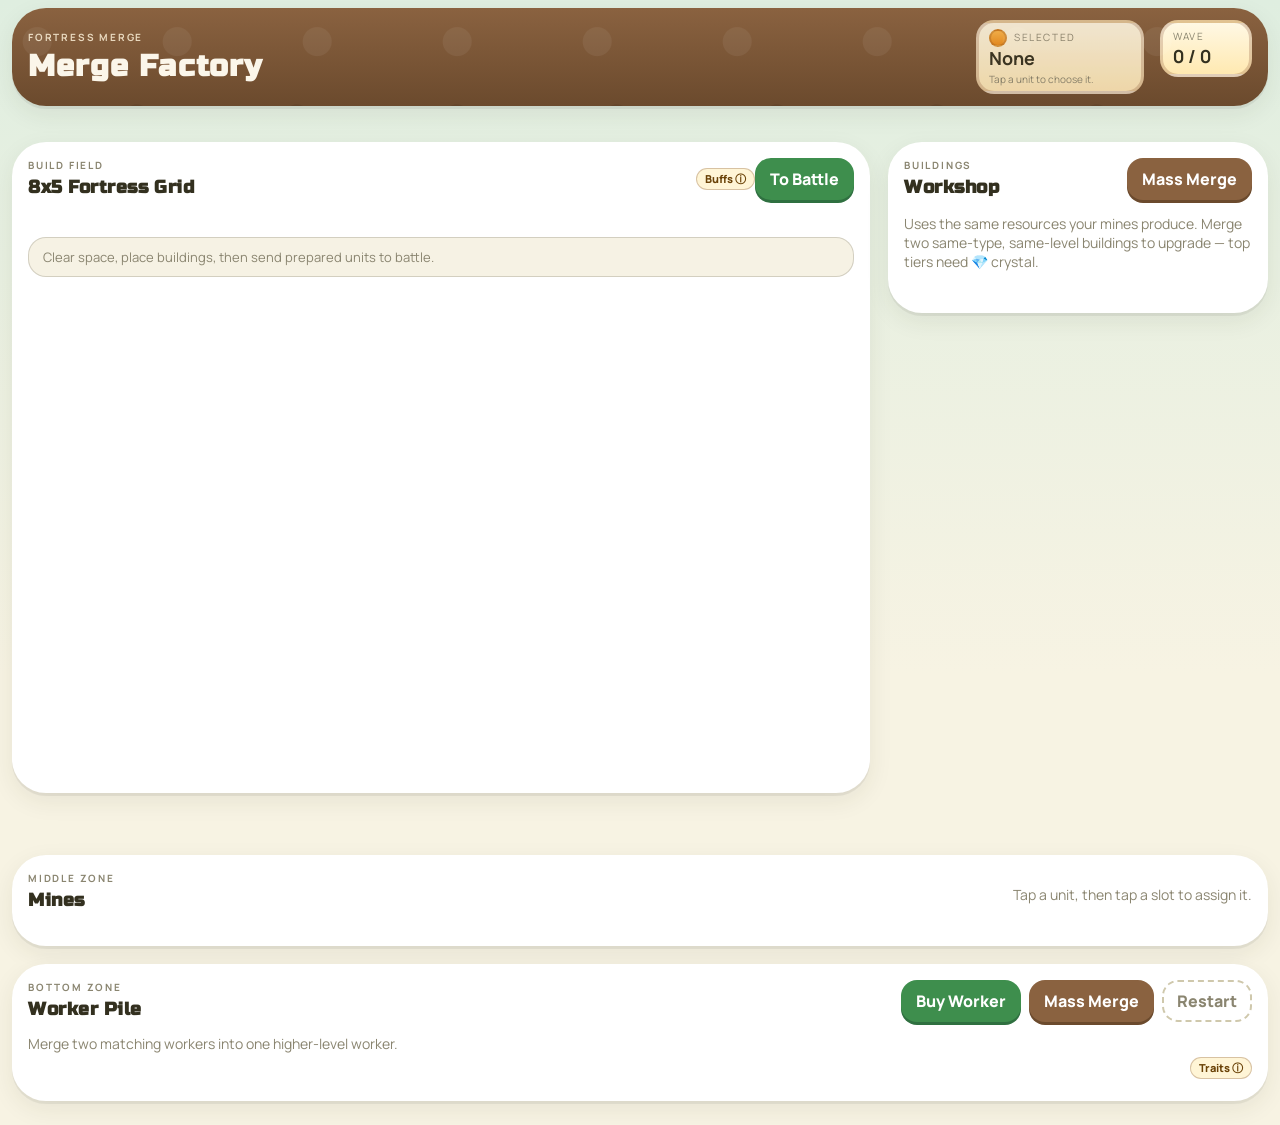
==== index.html @ 35bb59e1 "Add Reaper countdown timer by Give Up; ease stall threshold to 35s Show a live "time until the stall" ====
<!DOCTYPE html>
<html lang="ru">
<head>
  <meta charset="UTF-8">
  <meta name="viewport" content="width=device-width, initial-scale=1.0">
  <title>Fortress Merge Factory Prototype</title>
  <link rel="icon" href="data:,">
  <link rel="preconnect" href="https://fonts.googleapis.com">
  <link rel="preconnect" href="https://fonts.gstatic.com" crossorigin>
  <link href="https://fonts.googleapis.com/css2?family=Russo+One&family=Manrope:wght@400;500;700;800&display=swap" rel="stylesheet">
  <link rel="stylesheet" href="./styles.css">
</head>
<body>
  <div id="fxLayer" class="fx-layer" aria-hidden="true"></div>
  <div id="screenDeck" class="screen-deck show-bottom">
    <section id="fortressScreen" class="game-screen fortress-screen" aria-label="Fortress building screen">
      <div class="app-shell fortress-shell">
        <header class="topbar fortress-topbar">
          <div>
            <p class="eyebrow">Fortress Merge</p>
            <h1 id="gameTitle" title="Press E for cheats">Merge Factory</h1>
          </div>
          <div class="resource-bar">
            <div id="selectedUnitChip" class="resource-chip selection-chip is-empty">
              <div class="resource-chip-top">
                <span class="resource-icon selection-icon" aria-hidden="true"></span>
                <span class="resource-label">Selected</span>
              </div>
              <strong id="selectedUnitValue">None</strong>
              <span id="selectedUnitHint" class="selection-hint">Tap a unit to choose it.</span>
            </div>
            <div id="resourceList" class="resource-list"></div>
            <div class="resource-chip">
              <span class="resource-label">Wave</span>
              <strong id="waveValue">0 / 0</strong>
            </div>
          </div>
          <div id="cheatPanel" class="cheat-panel" hidden>
            <span class="resource-label">Cheats</span>
            <button id="grantResourcesButton" class="secondary-button" type="button">+1000 resources</button>
          </div>
        </header>
        <div class="wave-telegraph" id="waveTelegraph"></div>

        <main class="fortress-layout">
          <section class="panel fortress-panel">
            <div class="panel-header">
              <div>
                <p class="eyebrow">Build Field</p>
                <h2>8x5 Fortress Grid</h2>
              </div>
              <div class="fortress-actions">
                <button id="fortressBuffsButton" class="info-chip" type="button" aria-expanded="false" aria-controls="fortressBuffsPanel">Buffs ⓘ</button>
                <button id="fortressFightButton" class="primary-button" type="button">To Battle</button>
                <button id="fortressGiveUpButton" class="danger-button" type="button" hidden>Give Up</button>
                <span id="fortressReaperTimer" class="reaper-timer" hidden></span>
              </div>
            </div>
            <p id="fortressMessage" class="battle-log">Clear space, place buildings, then send prepared units to battle.</p>
            <div id="bossHpBar" class="boss-hp-bar" hidden></div>
            <div id="fortressField" class="fortress-field" aria-label="Fortress build field"></div>
          </section>
          <section class="panel fortress-shop-panel">
            <div class="panel-header">
              <div>
                <p class="eyebrow">Buildings</p>
                <h2>Workshop</h2>
              </div>
              <div class="reserve-actions">
                <button id="fortressMassMergeButton" class="secondary-button">Mass Merge</button>
              </div>
            </div>
            <p class="panel-note">Uses the same resources your mines produce. Merge two same-type, same-level buildings to upgrade — top tiers need 💎 crystal.</p>
            <div id="fortressShop" class="fortress-shop"></div>
          </section>
        </main>
      </div>
    </section>

    <section id="productionScreen" class="game-screen production-screen" aria-label="Production screen">
      <div class="app-shell">
        <main class="layout-grid">
          <section class="middle-row">
            <section class="panel mines-panel">
          <div class="panel-header">
            <div>
              <p class="eyebrow">Middle Zone</p>
              <h2>Mines</h2>
            </div>
            <p class="panel-note">Tap a unit, then tap a slot to assign it.</p>
          </div>
          <div id="minesGrid" class="mines-grid"></div>
        </section>

      </section>

      <section class="panel reserve-panel">
        <div class="panel-header">
          <div>
            <p class="eyebrow">Bottom Zone</p>
            <h2>Worker Pile</h2>
          </div>
          <div class="reserve-actions">
            <button id="buyUnitButton" class="primary-button">Buy Worker</button>
            <button id="massMergeButton" class="secondary-button">Mass Merge</button>
            <button id="restartButton" class="ghost-button">Restart</button>
          </div>
        </div>
        <div class="reserve-note">
          <span class="reserve-note-text">Merge two matching workers into one higher-level worker.</span>
        </div>
        <div class="reserve-info-row">
          <button id="traitInfoButton" class="info-chip" type="button" aria-expanded="false" aria-controls="traitInfoPanel">Traits ⓘ</button>
        </div>
        <div id="reserveZone" class="reserve-zone"></div>
      </section>
        </main>
      </div>
    </section>
  </div>

  <!-- Kept as a body-level sibling so `position: fixed` is measured against the
       viewport, not the transformed `.screen-deck` (which uses translateY for the
       swipe transition and would otherwise offset any fixed descendant). -->
  <div id="traitInfoPanel" class="trait-info-panel" hidden></div>
  <div id="fortressBuffsPanel" class="trait-info-panel" hidden></div>

  <div id="upgradeOverlay" class="upgrade-overlay" hidden>
    <section class="upgrade-card" aria-label="Choose reward">
      <p class="eyebrow">Victory Reward</p>
      <h2>Choose a Reward</h2>
      <div id="upgradeChoices" class="upgrade-choices"></div>
    </section>
  </div>

  <div id="capstoneOverlay" class="upgrade-overlay" hidden>
    <section class="upgrade-card" aria-label="Choose worker capstone">
      <p class="eyebrow">Max Level Worker</p>
      <h2>Choose a Capstone</h2>
      <div id="capstoneChoices" class="upgrade-choices"></div>
    </section>
  </div>

  <div id="runEndOverlay" class="upgrade-overlay" hidden>
    <section class="upgrade-card run-end-card" aria-label="Run complete">
      <p class="eyebrow">Fortress Run</p>
      <h2 id="runEndTitle">Prototype Complete</h2>
      <p id="runEndText">The fortress survived every wave.</p>
      <button id="runEndRestartButton" class="primary-button" type="button">Start Again</button>
    </section>
  </div>

  <script type="module" src="./js/main.js"></script>
</body>
</html>
---- styles.css ----
:root {
  /* Dairy-farm palette: soft green/cream background, muted wood panels, calmer accents. */
  --bg-top: #dfeee0;
  --bg-bottom: #f7f3e3;
  --paper: #ffffff;
  --paper-strong: #f6f2e4;
  --panel-red: #c0553a;
  --panel-red-dark: #9a4028;
  --panel-wood: #8a6240;
  --panel-earth: #6b4a2d;
  --field-sand: #f2b24c;
  --field-sand-dark: #d99b2f;
  --field-dirt: #8a6240;
  --field-dirt-dark: #6b4a2d;
  --text: #33301f;
  --muted: #8a8570;
  --line: rgba(51, 48, 31, 0.18);
  --gold: #f2b24c;
  --green: #3e8e4d;
  --green-dark: #2f7040;
  --blue: #4a7ca7;
  --red: #c0553a;
  --stone: #a0b4a8;
  --stone-deep: #6f8a7f;
  --wood: #8a6240;
  --wood-deep: #6b4a2d;
  --crystal: #7aa89a;
  --crystal-deep: #4a7266;
  --iron: #b9b4a0;
  --iron-deep: #7f7b6a;
  --shadow: 0 3px 0 rgba(0, 0, 0, 0.06), 0 8px 24px rgba(51, 48, 31, 0.08);
}

* {
  box-sizing: border-box;
}

body {
  margin: 0;
  min-height: 100vh;
  font-family: "Manrope", sans-serif;
  font-variant-numeric: tabular-nums;
  color: var(--text);
  background: linear-gradient(180deg, var(--bg-top) 0%, var(--bg-bottom) 60%);
  /* Single continuous page scrolls vertically (was `overflow: hidden` when the swipe deck
     handled its own scroll). Keep the x-axis clipped so nothing forces a sideways scroll. */
  overflow-x: hidden;
}

button {
  font: inherit;
  cursor: pointer;
  border: 0;
}

.app-shell {
  position: relative;
  z-index: 1;
  width: min(1440px, calc(100vw - 24px));
  margin: 0 auto;
  padding: 8px 0 24px;
}

.fx-layer {
  position: fixed;
  inset: 0;
  pointer-events: none;
  z-index: 20;
}

h1,
h2,
h3 {
  margin: 0;
  font-family: "Russo One", sans-serif;
  letter-spacing: 0.03em;
  color: var(--text);
}

h1 {
  font-size: clamp(22px, 2.6vw, 30px);
  letter-spacing: 0.04em;
}

h2 {
  font-size: 18px;
}

h3 {
  font-size: 15px;
}

.eyebrow {
  margin: 0 0 4px;
  color: var(--muted);
  font-size: 10px;
  font-weight: 700;
  text-transform: uppercase;
  letter-spacing: 0.18em;
}

.topbar,
.panel,
.resource-chip,
.mine-card,
.unit-card {
  position: relative;
  overflow: hidden;
}

.topbar,
.panel {
  border-radius: 34px;
  box-shadow: var(--shadow);
}

.topbar {
  position: sticky;
  top: 8px;
  z-index: 12;
  display: flex;
  justify-content: space-between;
  gap: 14px;
  align-items: center;
  padding: 12px 16px;
  background: linear-gradient(180deg, var(--panel-wood) 0%, var(--panel-earth) 100%);
  backdrop-filter: blur(8px);
  color: #fbf6ea;
}

.topbar .eyebrow {
  color: rgba(255, 244, 220, 0.82);
}

.topbar h1,
.topbar h2,
.topbar h3 {
  color: #fbf6ea;
}

.topbar::after {
  content: "";
  position: absolute;
  inset: 0;
  background-image:
    radial-gradient(circle at 18% 24%, rgba(255, 255, 255, 0.06) 0 14px, transparent 15px),
    radial-gradient(circle at 78% 68%, rgba(0, 0, 0, 0.08) 0 12px, transparent 13px);
  background-size: 140px 140px, 160px 160px;
  pointer-events: none;
}

.panel::after,
.mine-card::after {
  content: none;
}

.resource-bar,
.reserve-actions,
.battle-stats {
  display: flex;
  gap: 8px;
  flex-wrap: wrap;
}

.resource-bar {
  align-items: flex-start;
}

.cheat-panel {
  position: relative;
  z-index: 1;
  display: flex;
  align-items: center;
  gap: 8px;
  padding: 8px 10px;
  border: 3px solid rgba(255, 233, 176, 0.3);
  border-radius: 18px;
  background: rgba(70, 31, 19, 0.34);
  box-shadow: inset 0 -4px 0 rgba(70, 31, 19, 0.14);
}

.cheat-panel[hidden] {
  display: none;
}

.resource-list {
  display: flex;
  gap: 8px;
  flex-wrap: wrap;
}

.resource-chip {
  min-width: 92px;
  padding: 6px 10px;
  border: 3px solid rgba(120, 57, 28, 0.22);
  border-radius: 18px;
  background: linear-gradient(180deg, #fff8e4 0%, #ffe9b1 100%);
  color: var(--text);
}

.resource-chip-top {
  display: flex;
  align-items: center;
  gap: 7px;
  margin-bottom: 1px;
}

.resource-chip strong {
  display: inline-block;
  min-width: 52px;
  font-size: 18px;
  line-height: 1;
}

.resource-chip.is-demand-resource {
  outline: 3px solid rgba(255, 227, 139, 0.72);
  box-shadow: 0 0 0 5px rgba(107, 63, 13, 0.18), var(--shadow);
}

.resource-chip[data-resource-chip="gold"] {
  background: linear-gradient(180deg, #fff7c7 0%, #ffe38b 100%);
}

.resource-chip[data-resource-chip="ore"] {
  background: linear-gradient(180deg, #edf7ff 0%, #c9e2f6 100%);
  border-color: rgba(93, 135, 170, 0.24);
}

.resource-chip[data-resource-chip="ore"] strong,
.resource-chip[data-resource-chip="ore"] .resource-label {
  color: var(--stone-deep);
}

.resource-chip[data-resource-chip="wood"] {
  background: linear-gradient(180deg, #f9e2b8 0%, #ecbe7b 100%);
  border-color: rgba(138, 88, 32, 0.22);
}

.resource-chip[data-resource-chip="wood"] strong,
.resource-chip[data-resource-chip="wood"] .resource-label {
  color: var(--wood-deep);
}

.resource-chip[data-resource-chip="crystal"] {
  background: linear-gradient(180deg, #edf7ff 0%, #bfe2ff 100%);
  border-color: rgba(43, 121, 217, 0.2);
}

.resource-chip[data-resource-chip="crystal"] strong,
.resource-chip[data-resource-chip="crystal"] .resource-label {
  color: var(--crystal-deep);
}

.resource-chip[data-resource-chip="iron"] {
  background: linear-gradient(180deg, #f2f4f8 0%, #d4dae4 100%);
  border-color: rgba(95, 103, 119, 0.22);
}

.wave-telegraph {
  display: flex;
  gap: 6px;
  padding: 4px 2px 8px;
}

.wave-telegraph-chip {
  display: flex;
  align-items: center;
  gap: 4px;
  padding: 3px 8px;
  border: 2px solid rgba(120, 57, 28, 0.18);
  border-radius: 12px;
  background: rgba(255, 248, 228, 0.6);
  font-size: 12px;
  opacity: 0.65;
}

.wave-telegraph-chip.is-current {
  opacity: 1;
  border-color: rgba(120, 57, 28, 0.35);
  background: rgba(255, 233, 177, 0.85);
}

.wave-telegraph-label {
  font-weight: 700;
  color: var(--text);
}

.wave-telegraph-icons {
  font-size: 14px;
  letter-spacing: 1px;
}

.wave-telegraph-boss {
  font-size: 10px;
  font-weight: 800;
  color: #fff;
  background: #b33a2f;
  padding: 1px 5px;
  border-radius: 8px;
}

.boss-hp-bar {
  display: flex;
  flex-direction: column;
  gap: 4px;
  padding: 6px 8px;
  margin-bottom: 6px;
  border: 2px solid rgba(179, 58, 47, 0.4);
  border-radius: 10px;
  background: rgba(40, 12, 10, 0.75);
}

/* `display:flex` above overrides the [hidden] UA default, so an empty boss bar kept reserving
   vertical space and pushed the battle field off-screen on mobile. Force it truly gone when hidden. */
.boss-hp-bar[hidden] {
  display: none;
}

.boss-hp-row {
  display: flex;
  align-items: center;
  gap: 8px;
}

.boss-hp-name {
  font-size: 12px;
  font-weight: 700;
  color: #fff;
  white-space: nowrap;
}

.boss-hp-track {
  flex: 1;
  height: 10px;
  border-radius: 6px;
  background: rgba(255, 255, 255, 0.15);
  overflow: hidden;
}

.boss-hp-track i {
  display: block;
  height: 100%;
  background: #b33a2f;
  transition: width 0.15s linear;
}

.boss-hp-value {
  font-size: 11px;
  color: #fff;
  white-space: nowrap;
}

.resource-chip[data-resource-chip="iron"] strong,
.resource-chip[data-resource-chip="iron"] .resource-label {
  color: var(--iron-deep);
}

.selection-chip {
  min-width: 168px;
  max-width: 220px;
  background: linear-gradient(180deg, #fff8e4 0%, #ffeab9 100%);
}

.selection-chip.is-empty {
  opacity: 0.88;
}

.selection-chip.is-selected {
  border-color: rgba(212, 255, 85, 0.72);
  box-shadow: 0 0 0 4px rgba(212, 255, 85, 0.18);
}

.selection-icon {
  width: 18px;
  height: 18px;
  border-radius: 50%;
  background: linear-gradient(180deg, #ffb84a 0%, #ef8f1d 100%);
  border: 2px solid rgba(130, 71, 22, 0.28);
}

.selection-hint {
  display: block;
  margin-top: 3px;
  font-size: 10px;
  line-height: 1.2;
  color: var(--muted);
}

.resource-label {
  display: block;
  margin-bottom: 3px;
  font-size: 10px;
  letter-spacing: 0.16em;
  text-transform: uppercase;
  color: var(--muted);
}

.resource-icon {
  position: relative;
  flex: 0 0 auto;
  display: inline-block;
  width: 18px;
  height: 18px;
}

.resource-icon-emoji {
  display: inline-flex;
  align-items: center;
  justify-content: center;
  line-height: 1;
  font-size: 15px;
  border: 0;
  background: none;
  transform: none;
  clip-path: none;
}

.resource-icon-emoji::before,
.resource-icon-emoji::after {
  content: none;
}

.mine-resource-icon.resource-icon-emoji {
  font-size: 20px;
}

.gear-cost-icon.resource-icon-emoji {
  font-size: 12px;
}

.slot-progress-icon.resource-icon-emoji {
  font-size: 12px;
}

.mine-passive-icon.resource-icon-emoji {
  font-size: 11px;
}

.resource-fly-icon.resource-icon-emoji {
  font-size: 13px;
}

.resource-icon-gold {
  border-radius: 50%;
  background: radial-gradient(circle at 35% 35%, #fff5b8 0 24%, #ffd447 25% 70%, #d89c10 71% 100%);
  border: 2px solid rgba(148, 97, 4, 0.35);
}

.resource-icon-gold::after {
  content: "";
  position: absolute;
  inset: 3px;
  border-radius: 50%;
  border: 2px solid rgba(255, 240, 170, 0.8);
}

.resource-icon-ore {
  background: linear-gradient(135deg, #dff1ff 0%, #7ea9ca 100%);
  border-radius: 6px;
  border: 2px solid rgba(67, 104, 136, 0.35);
  transform: rotate(-18deg);
}

.resource-icon-wood {
  width: 20px;
  height: 12px;
  margin-top: 3px;
  border-radius: 999px;
  background: linear-gradient(180deg, #d39a55 0%, #9e6326 100%);
  border: 2px solid rgba(106, 65, 23, 0.35);
}

.resource-icon-wood::before,
.resource-icon-wood::after {
  content: "";
  position: absolute;
  top: 1px;
  bottom: 1px;
  width: 2px;
  background: rgba(124, 74, 22, 0.42);
  border-radius: 2px;
}

.resource-icon-wood::before {
  left: 6px;
}

.resource-icon-wood::after {
  right: 6px;
}

.resource-icon-crystal {
  width: 16px;
  height: 20px;
  background: linear-gradient(180deg, #f6fcff 0%, #6ab6ff 100%);
  clip-path: polygon(50% 0, 100% 34%, 84% 100%, 18% 100%, 0 38%);
  border: 2px solid rgba(35, 107, 188, 0.3);
}

.resource-icon-iron {
  width: 18px;
  height: 12px;
  margin-top: 3px;
  border-radius: 4px;
  background: linear-gradient(180deg, #eef1f6 0%, #a0a9b8 100%);
  border: 2px solid rgba(82, 91, 110, 0.35);
}

.layout-grid {
  display: grid;
  gap: 18px;
  margin-top: 12px;
}

.middle-row {
  position: relative;
  display: grid;
  grid-template-columns: minmax(0, 1fr);
  grid-template-areas: "mines";
  gap: 18px;
  align-items: start;
  padding-top: 18px;
}

.middle-row::before,
.middle-row::after {
  content: none;
}

.mines-panel {
  grid-area: mines;
}

.panel {
  padding: 16px;
  background: var(--paper);
  color: var(--text);
}

.panel-header {
  display: flex;
  justify-content: space-between;
  gap: 12px;
  align-items: flex-start;
  margin-bottom: 12px;
}

.panel-note,
.reserve-note,
.battle-stats,
.battle-log {
  color: var(--muted);
  font-size: 14px;
}

.reserve-info-row {
  display: flex;
  justify-content: flex-end;
  margin: 4px 0 6px;
}

.info-chip {
  margin-left: 8px;
  padding: 2px 8px;
  border-radius: 999px;
  border: 1px solid rgba(115, 63, 28, 0.28);
  background: rgba(255, 227, 139, 0.35);
  color: #6a4207;
  font-size: 11px;
  font-weight: 800;
  cursor: pointer;
}

.info-chip:hover { background: rgba(255, 227, 139, 0.6); }

.trait-info-panel[hidden] { display: none; }

.trait-info-panel {
  position: fixed;
  z-index: 60;
  width: min(320px, calc(100vw - 12px));
  max-height: calc(100vh - 24px);
  overflow-y: auto;
  padding: 12px 14px;
  border-radius: 12px;
  background: rgba(255, 250, 235, 0.98);
  border: 1px solid rgba(107, 74, 45, 0.2);
  box-shadow: 0 12px 24px rgba(51, 48, 31, 0.22);
  color: var(--text);
  font-size: 12px;
  line-height: 1.35;
  display: grid;
  gap: 8px;
}

.trait-info-close {
  position: absolute;
  top: 6px;
  right: 8px;
  background: none;
  border: 0;
  padding: 4px 6px;
  font-size: 16px;
  cursor: pointer;
  color: var(--muted);
}

.trait-info-hint { margin: 0; color: var(--muted); }

.trait-info-row {
  display: grid;
  grid-template-columns: 32px 1fr;
  gap: 8px;
  align-items: center;
}

.trait-info-row .unit-trait {
  min-width: 26px;
  min-height: 20px;
  font-size: 11px;
}

.trait-info-row strong { display: block; margin-bottom: 2px; }

.trait-info-row p { margin: 0; color: var(--muted); font-size: 11px; }

.battle-stats {
  justify-content: flex-end;
}

.battle-stats span {
  display: inline-block;
  min-width: 150px;
}

.battle-log {
  padding: 10px 14px;
  border-radius: 18px;
  background: var(--paper-strong);
  border: 1px solid var(--line);
  color: var(--muted);
  font-size: 13px;
}

.mines-grid {
  display: grid;
  grid-template-columns: repeat(2, minmax(0, 1fr));
  gap: 12px;
}

.mines-grid > .mine-card:nth-child(1) {
  order: 3;
}

.mines-grid > .mine-card:nth-child(2) {
  order: 4;
}

.mines-grid > .mine-card:nth-child(3) {
  order: 1;
}

.mines-grid > .mine-card:nth-child(4) {
  order: 2;
}

.mine-card {
  position: relative;
  border-radius: 26px;
  padding: 8px;
  background: var(--paper-strong);
  color: var(--text);
  border: 1px solid var(--line);
}

.mine-card.is-demand-resource {
  border-color: #ffb01f;
  background: linear-gradient(180deg, #fff2c2 0%, #ffe08a 100%);
  box-shadow: 0 0 0 2px #ffb01f, 0 0 14px rgba(255, 176, 31, 0.35);
}

.mine-card.is-demand-resource .mine-title-wrap {
  background: rgba(115, 63, 28, 0.22);
}

.mine-card[data-resource-key="ore"],
.mine-card[data-resource-key="wood"],
.mine-card[data-resource-key="crystal"],
.mine-card[data-resource-key="iron"] {
  background: var(--paper-strong);
}

.mine-head {
  display: flex;
  justify-content: space-between;
  align-items: center;
  gap: 8px;
  margin-bottom: 6px;
}

.mine-title-wrap {
  flex: 1 1 auto;
  display: flex;
  align-items: stretch;
  min-width: 0;
  padding: 5px 8px;
  border-radius: 14px;
  background: rgba(74, 43, 20, 0.16);
  box-shadow: inset 0 -2px 0 rgba(255, 248, 229, 0.08);
}

.mine-title {
  display: flex;
  align-items: center;
  gap: 10px;
  min-width: 0;
  width: 100%;
}

.mine-title-text {
  display: grid;
  gap: 1px;
  min-width: 0;
}

.mine-resource-icon {
  width: 52px;
  height: 52px;
  flex: 0 0 auto;
}

.mine-resource-icon.resource-icon-emoji {
  font-size: 44px;
}

.mine-head .secondary-button {
  flex: 0 1 auto;
  min-width: 0;
  white-space: nowrap;
  text-align: center;
  line-height: 1.1;
  display: inline-flex;
  align-items: center;
  gap: 6px;
}

.mine-buy-button {
  white-space: normal;
  justify-content: center;
  text-align: center;
  flex-wrap: wrap;
  gap: 4px 6px;
}

.btn-cost {
  display: inline-flex;
  align-items: center;
  gap: 3px;
  padding: 2px 6px;
  border-radius: 999px;
  background: rgba(255, 248, 229, 0.72);
  color: #6d460b;
  font-size: 11px;
  font-weight: 800;
  line-height: 1;
}

.btn-cost-icon {
  width: 12px;
  height: 12px;
}

.btn-cost-icon.resource-icon-emoji {
  font-size: 11px;
}

.mine-title h3 {
  font-size: 15px;
  line-height: 1.05;
}

.mine-title-wrap .eyebrow {
  margin-bottom: 0;
  font-size: 9px;
  letter-spacing: 0.14em;
}

.mine-stats {
  display: flex;
  gap: 6px;
  flex-wrap: wrap;
  margin-bottom: 6px;
}

.tag {
  padding: 5px 7px;
  border-radius: 999px;
  background: rgba(255, 242, 205, 0.18);
  font-size: 10px;
  color: #fff6e6;
}

.demand-tag {
  position: absolute;
  top: 8px;
  right: 8px;
  z-index: 2;
  background: #ffb01f;
  color: #4a2b14;
  font-weight: 900;
  text-transform: uppercase;
  letter-spacing: 0.04em;
  padding: 2px 8px;
  border-radius: 999px;
  box-shadow: 0 1px 0 rgba(74, 43, 20, 0.35);
}
.mine-card.is-demand-resource .mine-title h3 { padding-right: 140px; }

.mine-slots {
  display: grid;
  grid-template-columns: repeat(2, minmax(0, 1fr));
  gap: 6px;
}

.slot {
  min-height: 66px;
  border: 2px dashed #cfc8ac;
  border-radius: 18px;
  padding: 6px;
  background: var(--paper);
}

.slot-filled {
  padding: 4px 4px 6px;
}

.slot.is-open {
  border-color: rgba(62, 142, 77, 0.45);
}

.slot.is-locked {
  opacity: 0.55;
}

.slot-placeholder {
  display: flex;
  height: 100%;
  align-items: center;
  justify-content: center;
  text-align: center;
  color: var(--muted);
  font-size: 11px;
}

.slot-action {
  width: 100%;
  min-height: 100%;
  padding: 7px 8px;
  border-radius: 14px;
  display: flex;
  align-items: center;
  justify-content: center;
  flex-wrap: wrap;
  gap: 4px 5px;
  line-height: 1.1;
  font-size: 10px;
}

.slot.is-buyable {
  border-color: rgba(145, 108, 18, 0.45);
  background: linear-gradient(180deg, #fffdf2 0%, #fff4cf 100%);
}

.primary-button,
.secondary-button,
.ghost-button {
  padding: 10px 15px;
  border-radius: 16px;
  transition: transform 120ms ease, filter 120ms ease;
  font-weight: 800;
}

.primary-button:hover,
.secondary-button:hover,
.ghost-button:hover {
  transform: translateY(-1px);
  filter: brightness(1.02);
}

.primary-button:disabled,
.secondary-button:disabled,
.ghost-button:disabled {
  cursor: not-allowed;
  opacity: 0.55;
  transform: none;
  filter: grayscale(0.2);
}

.primary-button {
  color: #fff;
  background: var(--green);
  box-shadow: 0 3px 0 var(--green-dark);
}

.danger-button {
  padding: 10px 15px;
  border-radius: 16px;
  font-weight: 800;
  color: #fff;
  background: #c0392b;
  box-shadow: 0 3px 0 #7c1e14;
  transition: transform 120ms ease, filter 120ms ease;
}

.danger-button:hover {
  transform: translateY(-1px);
  filter: brightness(1.06);
}

.danger-button[hidden] {
  display: none;
}

.button-cost {
  display: inline-block;
  margin-left: 8px;
  padding: 3px 8px;
  border-radius: 999px;
  background: var(--paper);
  color: var(--text);
  font-size: 11px;
  font-weight: 800;
  line-height: 1;
}

.secondary-button {
  color: #fff;
  background: var(--panel-wood);
  box-shadow: 0 3px 0 var(--panel-earth);
}

#showProductionButton {
  position: relative;
  overflow: visible;
}

#showProductionButton.has-rested::after {
  content: "⚡";
  position: absolute;
  top: -8px;
  right: -8px;
  font-size: 12px;
  line-height: 1;
  padding: 3px 4px;
  border-radius: 999px;
  background: rgba(120, 200, 255, 0.95);
  box-shadow: 0 1px 3px rgba(0, 0, 0, 0.35);
  animation: rested-badge-pulse 1.4s ease-in-out infinite;
}

@keyframes rested-badge-pulse {
  0%, 100% { transform: scale(1); }
  50% { transform: scale(1.18); }
}

/* Rested workers waiting: the whole button glows so it's hard to miss, not just the corner badge. */
#showProductionButton.has-rested {
  background: linear-gradient(180deg, #3f86b8, var(--panel-wood));
  animation: production-cta-pulse 1.3s ease-in-out infinite;
}

@keyframes production-cta-pulse {
  0%, 100% { box-shadow: 0 3px 0 var(--panel-earth), 0 0 0 0 rgba(120, 200, 255, 0); }
  50% { box-shadow: 0 3px 0 var(--panel-earth), 0 0 16px 4px rgba(120, 200, 255, 0.85); }
}

.mine-card[data-resource-key="ore"] .secondary-button,
.mine-card[data-resource-key="wood"] .secondary-button,
.mine-card[data-resource-key="crystal"] .secondary-button,
.mine-card[data-resource-key="iron"] .secondary-button {
  background: var(--panel-wood);
  color: #fff;
  box-shadow: 0 3px 0 var(--panel-earth);
}

.ghost-button {
  color: var(--muted);
  background: transparent;
  border: 2px dashed #cfc8ac;
  box-shadow: none;
  padding: 8px 13px;
}

.ghost-button:hover:not(:disabled) {
  background: var(--paper-strong);
  transform: none;
}

.gear-cost-pill {
  display: inline-flex;
  align-items: center;
  gap: 5px;
  padding: 4px 8px;
  border-radius: 999px;
  border: 1px solid var(--line);
  background: var(--paper);
  color: var(--text);
  font-size: 11px;
  font-weight: 800;
  line-height: 1;
}

.gear-cost-icon {
  width: 14px;
  height: 14px;
}

.gear-cost-free {
  font-size: 11px;
  font-weight: 800;
  color: var(--green-dark);
}

.gear-cost-gold {
  color: #8a5b07;
  background: #fff2aa;
}

.gear-cost-wood {
  color: var(--wood-deep);
  background: #f8ddb0;
}

.gear-cost-ore {
  color: var(--stone-deep);
  background: #dcefff;
}

.gear-cost-crystal {
  color: var(--crystal-deep);
  background: #d8edff;
}

.gear-cost-iron {
  color: var(--iron-deep);
  background: #e4e8ef;
}

.reserve-zone {
  display: grid;
  grid-template-columns: repeat(auto-fill, minmax(96px, 1fr));
  gap: 8px;
  align-items: start;
}

.unit-card {
  --shirt: #39a0ff;
  --shirt-dark: #2c73bf;
  --hair: #7a4d24;
  --hair-dark: #5f3716;
  --weapon: #8e6c49;
  position: relative;
  border-radius: 24px;
  padding: 10px 10px 12px;
  border: 3px solid rgba(115, 63, 28, 0.16);
  background: linear-gradient(180deg, #fff8e5 0%, #fee8b3 100%);
  box-shadow: 0 8px 0 rgba(125, 76, 25, 0.12);
  transform-origin: center bottom;
  cursor: pointer;
}

.compact-card {
  padding: 2px 2px 0;
  border: 0;
  border-radius: 0;
  background: transparent;
  box-shadow: none;
  min-height: 0;
}

.unit-card[data-gear="sword"] {
  --shirt: #5a8cff;
  --shirt-dark: #3d67cb;
  --weapon: #b88844;
}

.unit-card[data-gear="bow"] {
  --shirt: #7fd13c;
  --shirt-dark: #5c9e24;
  --weapon: #9f6d32;
}

.unit-card[data-gear="armor"] {
  --shirt: #f0bd2f;
  --shirt-dark: #ce9720;
  --weapon: #6d7f95;
}

.unit-card[data-gear="worker"] {
  --shirt: #4db3ff;
  --shirt-dark: #3086cf;
  --weapon: #6b7786;
}

.unit-card[data-gear="enemy"] {
  --shirt: #f15262;
  --shirt-dark: #cb3647;
  --hair: #583415;
  --hair-dark: #3f220d;
  --weapon: #9c7448;
}

.unit-card[draggable="true"] {
  cursor: grab;
}

.unit-card.reserve-card {
  animation: pop-in 180ms ease;
}

.unit-card.is-hit .unit-icon {
  animation: hit-flash 90ms ease;
}

.unit-card.is-shifted .unit-icon {
  filter: drop-shadow(0 5px 0 rgba(76, 42, 19, 0.12)) drop-shadow(0 0 10px rgba(255, 205, 69, 0.7));
}

/* The mine SLOT glows gold while its worker is on Shift — draws the eye to where resources pour in. */
.slot.slot-shifting {
  box-shadow: inset 0 0 0 2px rgba(255, 205, 69, 0.9), 0 0 12px 2px rgba(255, 205, 69, 0.55);
  background: radial-gradient(circle at 50% 40%, rgba(255, 224, 130, 0.35), transparent 70%);
  animation: slot-shift-glow 1s ease-in-out infinite;
}

@keyframes slot-shift-glow {
  0%, 100% { box-shadow: inset 0 0 0 2px rgba(255, 205, 69, 0.7), 0 0 8px 1px rgba(255, 205, 69, 0.4); }
  50% { box-shadow: inset 0 0 0 2px rgba(255, 214, 90, 1), 0 0 18px 4px rgba(255, 205, 69, 0.8); }
}

.unit-badges {
  display: flex;
  flex-direction: column;
  align-items: flex-start;
  gap: 3px;
}

.unit-badges-row {
  display: flex;
  align-items: center;
  gap: 3px;
  flex-wrap: wrap;
}

.unit-level-badge {
  position: relative;
  display: inline-flex;
  align-items: center;
  justify-content: center;
  min-width: 26px;
  min-height: 22px;
  padding: 3px 8px;
  border-radius: 999px;
  background: linear-gradient(180deg, #ffe38b 0%, #ffcd45 100%);
  border: 2px solid rgba(115, 63, 28, 0.28);
  color: #6a4207;
  font-size: 11px;
  font-weight: 800;
  line-height: 1;
}

/* Capstone marker: a star pinned to the level badge (full name/effect live in the popover). */
.unit-capstone-star {
  position: absolute;
  top: -7px;
  right: -7px;
  display: inline-flex;
  align-items: center;
  justify-content: center;
  width: 15px;
  height: 15px;
  border-radius: 999px;
  background: radial-gradient(circle at 50% 40%, #fff2c2 0%, #ffbf3c 70%);
  border: 1.5px solid rgba(115, 63, 28, 0.4);
  color: #7a4a00;
  font-size: 10px;
  line-height: 1;
  pointer-events: auto;
}

.unit-trait {
  display: inline-flex;
  align-items: center;
  justify-content: center;
  min-width: 22px;
  min-height: 20px;
  padding: 2px 5px;
  border-radius: 999px;
  border: 2px solid rgba(76, 42, 19, 0.14);
  background: rgba(255, 255, 255, 0.82);
  color: #6a4207;
  font-size: 10px;
  font-weight: 900;
  line-height: 1;
}

.unit-trait-yield,
.unit-trait-maintainer {
  background: #e5f7cc;
}

.unit-trait-golden {
  background: #ffe38b;
}

.unit-trait-rush {
  background: #dcefff;
}

.unit-character {
  position: relative;
  height: 76px;
  margin: 4px 0 6px;
}

.compact-card .unit-character {
  height: 64px;
  margin: 0;
}

.compact-card .unit-shadow {
  width: 42px;
  height: 12px;
}

.unit-shadow {
  position: absolute;
  left: 50%;
  bottom: 8px;
  width: 48px;
  height: 14px;
  transform: translateX(-50%);
  border-radius: 50%;
  background: rgba(106, 73, 34, 0.18);
}

.unit-icon {
  position: absolute;
  left: 50%;
  bottom: 8px;
  z-index: 6;
  display: flex;
  min-width: 58px;
  height: 58px;
  transform: translateX(-50%);
  align-items: center;
  justify-content: center;
  border: 0;
  border-radius: 0;
  background: transparent;
  box-shadow: none;
  filter: drop-shadow(0 5px 0 rgba(76, 42, 19, 0.12));
}

.unit-icon-main {
  font-size: 42px;
  line-height: 1;
}

.unit-ui {
  padding: 8px 10px 10px;
  border-radius: 18px;
  background: rgba(255, 255, 255, 0.7);
}

.compact-card .unit-ui {
  display: none;
}

.compact-caption {
  display: block;
  margin: -2px auto 0;
  width: max-content;
  max-width: 82px;
  padding: 3px 6px;
  border-radius: 999px;
  background: rgba(255, 248, 229, 0.96);
  border: 2px solid rgba(114, 63, 28, 0.14);
  color: var(--text);
  font-size: 8px;
  font-weight: 700;
  text-align: center;
  white-space: nowrap;
  overflow: hidden;
  text-overflow: ellipsis;
}

.mine-passive {
  display: inline-flex;
  align-items: center;
  gap: 5px;
  padding: 3px 8px 3px 6px;
  border-radius: 999px;
  background: rgba(30, 18, 8, 0.34);
  border: 1px solid rgba(255, 233, 176, 0.28);
  pointer-events: none;
}

.mine-passive-icon {
  width: 12px;
  height: 12px;
  flex: 0 0 auto;
}

.mine-passive-icon.resource-icon-emoji {
  font-size: 11px;
}

.mine-passive-bar {
  position: relative;
  width: 36px;
  height: 6px;
  border-radius: 999px;
  overflow: hidden;
  background: rgba(74, 46, 22, 0.42);
  border: 1px solid rgba(255, 233, 176, 0.22);
}

.mine-passive-fill {
  position: absolute;
  left: 0;
  top: 0;
  bottom: 0;
  height: 100%;
  width: 0%;
  border-radius: inherit;
  background: linear-gradient(90deg, #ffe38b 0%, #ffcd45 100%);
  transition: width 120ms linear;
}

.mine-passive-fill.is-resetting {
  transition: none;
}

.slot {
  position: relative;
}

.slot-bonus {
  position: absolute;
  top: 4px;
  right: 6px;
  z-index: 2;
  padding: 2px 6px;
  border-radius: 999px;
  background: rgba(255, 244, 154, 0.92);
  border: 2px solid rgba(115, 63, 28, 0.16);
  color: #6d460b;
  font-size: 9px;
  font-weight: 800;
  line-height: 1;
  pointer-events: none;
}

.slot-bonus.is-demand {
  background: rgba(255, 218, 78, 0.98);
  color: #5a3904;
}

.slot-progress {
  display: flex;
  align-items: center;
  gap: 5px;
  width: 100%;
  margin: 4px auto 0;
}

.slot-progress-icon {
  width: 14px;
  height: 14px;
  flex: 0 0 auto;
}

.slot-progress-bar {
  flex: 1 1 auto;
  height: 8px;
  border-radius: 999px;
  overflow: hidden;
  background: rgba(76, 46, 22, 0.24);
  border: 2px solid rgba(114, 63, 28, 0.14);
}

.slot-progress-fill {
  height: 100%;
  border-radius: inherit;
  transition: width 120ms linear;
  background: linear-gradient(90deg, #fff6df 0%, #ffe4a0 100%);
}

.slot-progress-fill.is-resetting {
  transition: none;
}

.slot-progress-fill-wood {
  background: linear-gradient(90deg, #ffe1a6 0%, #efb75b 100%);
}

.slot-progress-fill-ore {
  background: linear-gradient(90deg, #eff8ff 0%, #8bb8d8 100%);
}

.slot-progress-fill-crystal {
  background: linear-gradient(90deg, #f4fbff 0%, #73c2ff 100%);
}

.slot-progress-fill-iron {
  background: linear-gradient(90deg, #f4f6f9 0%, #a8b1c0 100%);
}

.shift-toggle {
  width: 100%;
  margin-top: 4px;
  padding: 4px 6px;
  border-radius: 999px;
  background: rgba(255, 248, 229, 0.94);
  border: 2px solid rgba(114, 63, 28, 0.16);
  color: var(--text);
  font-size: 9px;
  font-weight: 900;
  line-height: 1;
}

.shift-toggle.is-committed {
  background: #ffe38b;
  border-color: rgba(115, 63, 28, 0.3);
}

.shift-toggle:disabled {
  opacity: 0.72;
  cursor: not-allowed;
}

.unit-status-badge {
  display: inline-flex;
  align-items: center;
  justify-content: center;
  min-width: 20px;
  min-height: 18px;
  padding: 1px 4px;
  border-radius: 999px;
  border: 1px solid rgba(76, 42, 19, 0.14);
  font-size: 11px;
  line-height: 1;
}

.unit-status-badge.is-rested { background: #fff2b8; }
.unit-status-badge.is-shift { background: #ffcd45; }
.unit-status-badge.is-depleted { background: rgba(150, 150, 150, 0.22); opacity: 0.7; }

.unit-card.is-rested .unit-icon-main {
  filter: drop-shadow(0 0 4px rgba(255, 205, 69, 0.6));
}

.compact-card .unit-status-badge {
  min-width: 14px;
  min-height: 14px;
  padding: 0 2px;
  font-size: 8px;
}

@media (max-width: 640px) {
  .compact-card .unit-status-badge {
    min-width: 12px;
    min-height: 12px;
    font-size: 7px;
  }
}

.unit-traits {
  display: flex;
  flex-wrap: wrap;
  gap: 2px;
  margin-top: 2px;
}

.compact-card .compact-traits {
  display: flex;
  justify-content: center;
  gap: 3px;
  margin: 2px auto 0;
  padding: 0 4px;
  max-width: 100%;
}

.compact-card .compact-traits .unit-trait {
  min-width: 16px;
  min-height: 14px;
  padding: 1px 4px;
  font-size: 9px;
  border-width: 1px;
  letter-spacing: -0.02em;
  gap: 1px;
}

@media (max-width: 640px) {
  .compact-card .unit-badges {
    display: contents;
  }
  .compact-card .unit-badges-row {
    display: contents;
  }
  .compact-card .unit-level-badge {
    position: absolute;
    bottom: 2px;
    right: 2px;
    z-index: 3;
    min-width: 14px;
    min-height: 12px;
    padding: 0 4px;
    font-size: 8px;
    border-width: 1px;
  }
  .compact-card .unit-status-badge {
    position: absolute;
    top: 2px;
    left: 50%;
    transform: translateX(-50%);
    z-index: 3;
  }
  .compact-card .compact-traits {
    position: absolute;
    top: 2px;
    left: 2px;
    margin: 0;
    padding: 0;
    flex-direction: column;
    gap: 1px;
    z-index: 3;
  }
  .compact-card .compact-traits .unit-trait {
    min-width: 10px;
    min-height: 7px;
    padding: 0 2px;
    font-size: 7px;
    line-height: 1;
    gap: 0;
    border-width: 1px;
  }
  .compact-card .compact-traits .unit-trait-icon {
    display: none;
  }
}

.unit-name {
  margin: 0 0 3px;
  font-size: 13px;
  font-weight: 800;
  color: var(--text);
}

.unit-meta {
  display: block;
  font-size: 11px;
  color: var(--muted);
  min-height: 14px;
}

.compact-card .unit-badges {
  position: absolute;
  left: 50%;
  top: -2px;
  width: 82px;
  transform: translateX(-50%);
  z-index: 2;
  gap: 2px;
}

.compact-card .unit-level-badge {
  min-width: 20px;
  min-height: 16px;
  padding: 1px 5px;
  font-size: 9px;
  border-width: 2px;
}

.compact-card .unit-trait {
  min-width: 14px;
  min-height: 14px;
  padding: 0 3px;
  font-size: 8px;
  border-width: 1px;
  letter-spacing: -0.02em;
}

.unit-card.is-hit .unit-icon {
  filter: brightness(1.32) saturate(1.18);
}

.resource-fly {
  position: fixed;
  display: inline-flex;
  align-items: center;
  gap: 4px;
  padding: 0;
  border: 0;
  background: none;
  box-shadow: none;
  border-radius: 0;
  font-size: 16px;
  font-weight: 900;
  line-height: 1;
  color: #3b210b;
  text-shadow:
    0 0 3px rgba(255, 248, 229, 0.9),
    0 1px 0 rgba(255, 248, 229, 0.85),
    0 2px 3px rgba(70, 34, 12, 0.35);
  transform: translate(0, 0) scale(1);
  opacity: 1;
  transition:
    transform 720ms cubic-bezier(0.2, 0.8, 0.2, 1),
    opacity 180ms ease-in 560ms;
  pointer-events: none;
}

.resource-fly-icon {
  width: 18px;
  height: 18px;
}

.resource-fly-icon.resource-icon-emoji {
  font-size: 16px;
}

.resource-fly-text {
  line-height: 1;
}

.resource-fly.resource-gold {
  color: #6a4207;
}

/* In-place "+N" pop shown on the top-panel counter when the source screen is hidden. */
.resource-tick {
  position: fixed;
  transform: translate(-50%, 0);
  font-size: 14px;
  font-weight: 900;
  line-height: 1;
  color: #3b210b;
  text-shadow:
    0 0 3px rgba(255, 248, 229, 0.9),
    0 1px 0 rgba(255, 248, 229, 0.85),
    0 2px 3px rgba(70, 34, 12, 0.35);
  pointer-events: none;
  animation: resource-tick-pop 600ms ease-out forwards;
}

.resource-tick.resource-gold {
  color: #6a4207;
}

.resource-tick.is-shift {
  font-size: 16px;
  color: #0b4a6a;
  text-shadow:
    0 0 5px rgba(120, 200, 255, 0.95),
    0 0 10px rgba(120, 200, 255, 0.7),
    0 1px 0 rgba(255, 255, 255, 0.9);
}

@keyframes resource-tick-pop {
  0% {
    opacity: 0;
    transform: translate(-50%, 2px) scale(0.85);
  }
  25% {
    opacity: 1;
    transform: translate(-50%, -8px) scale(1);
  }
  100% {
    opacity: 0;
    transform: translate(-50%, -18px) scale(0.95);
  }
}

.ranged-shot-line {
  position: fixed;
  height: 4px;
  transform-origin: 0 50%;
  border-radius: 999px;
  background: linear-gradient(90deg, rgba(255, 251, 213, 0), #fff7b7 28%, #ffbe3d 72%, rgba(255, 139, 36, 0));
  box-shadow: 0 0 12px rgba(255, 215, 91, 0.9), 0 0 2px rgba(96, 43, 13, 0.45);
  pointer-events: none;
  opacity: 0;
  animation: ranged-shot 220ms ease-out;
  z-index: 21;
}

.drop-hover {
  outline: 3px solid rgba(212, 255, 85, 0.72);
  background-color: rgba(212, 255, 85, 0.12);
}

.actionable-target {
  outline: 3px solid rgba(212, 255, 85, 0.76);
  outline-offset: 0;
  box-shadow: 0 0 0 4px rgba(212, 255, 85, 0.16);
}

.selection-source {
  outline: 3px solid rgba(61, 144, 255, 0.9);
  box-shadow: 0 0 0 4px rgba(61, 144, 255, 0.18);
}

.is-disabled-target {
  opacity: 0.8;
  filter: saturate(0.88);
}

.selection-tether {
  position: fixed;
  height: 3px;
  transform-origin: 0 50%;
  border-radius: 999px;
  background: linear-gradient(90deg, rgba(61, 144, 255, 0.65), rgba(212, 255, 85, 0.9));
  box-shadow: 0 0 0 1px rgba(255, 248, 229, 0.16);
  pointer-events: none;
  z-index: 19;
}

.state-win .battle-log {
  color: #d4ff55;
}

.state-lose .battle-log {
  color: #ffd2a4;
}

.upgrade-overlay {
  position: fixed;
  inset: 0;
  z-index: 80;
  display: grid;
  place-items: center;
  padding: 18px;
  background: rgba(43, 30, 20, 0.58);
  backdrop-filter: blur(6px);
}

.upgrade-overlay[hidden] {
  display: none;
}

.upgrade-card {
  width: min(860px, 100%);
  border: 4px solid rgba(114, 63, 28, 0.22);
  border-radius: 20px;
  padding: 22px;
  background: linear-gradient(180deg, #fff7d6 0%, #ffe9af 100%);
  box-shadow: 0 22px 70px rgba(43, 30, 20, 0.34);
  color: var(--text);
}

.upgrade-card h2 {
  margin-bottom: 14px;
  font-size: clamp(24px, 5vw, 42px);
}

.upgrade-choices {
  display: grid;
  grid-template-columns: repeat(3, minmax(0, 1fr));
  gap: 10px;
}

.upgrade-choice-card {
  display: grid;
  align-content: start;
  gap: 8px;
  min-height: 170px;
  border: 2px solid rgba(114, 63, 28, 0.22);
  border-radius: 14px;
  padding: 14px;
  text-align: left;
  background: rgba(255, 255, 255, 0.74);
  color: var(--text);
  box-shadow: 0 5px 0 rgba(114, 63, 28, 0.12);
}

.upgrade-choice-card.reward-permanent {
  border-color: rgba(62, 142, 77, 0.34);
  background: linear-gradient(180deg, rgba(234, 248, 235, 0.98) 0%, rgba(214, 239, 220, 0.94) 100%);
}

.upgrade-choice-card.reward-temporary {
  border-color: rgba(74, 124, 167, 0.34);
  background: linear-gradient(180deg, rgba(233, 243, 252, 0.98) 0%, rgba(214, 231, 247, 0.94) 100%);
}

.upgrade-choice-card.reward-oneShot {
  border-color: rgba(192, 85, 58, 0.34);
  background: linear-gradient(180deg, rgba(252, 239, 232, 0.98) 0%, rgba(248, 221, 210, 0.94) 100%);
}

.reward-card-head {
  display: grid;
  gap: 6px;
}

.reward-category-pill {
  width: fit-content;
  padding: 4px 8px;
  border-radius: 999px;
  background: rgba(43, 30, 20, 0.1);
  color: var(--text);
  font-size: 10px;
  font-weight: 900;
  letter-spacing: 0.12em;
  text-transform: uppercase;
}

.reward-effect {
  font-size: 16px;
  font-weight: 900;
  line-height: 1.2;
}

.reward-duration {
  color: var(--panel-earth);
  font-size: 12px;
  font-weight: 900;
  text-transform: uppercase;
  letter-spacing: 0.12em;
}

.upgrade-choice-card strong {
  font-size: 16px;
}

.upgrade-choice-card p {
  color: var(--muted);
  font-size: 13px;
  font-weight: 800;
  line-height: 1.3;
}

.upgrade-choice-card p {
  margin: 0;
}

@keyframes pop-in {
  from {
    opacity: 0;
    transform: translateY(8px) scale(0.96);
  }
  to {
    opacity: 1;
    transform: translateY(0) scale(1);
  }
}

@keyframes victory-pop {
  from {
    opacity: 0;
    transform: translateY(14px) scale(0.94);
  }
  to {
    opacity: 1;
    transform: translateY(0) scale(1);
  }
}

@keyframes hit-flash {
  0% {
    filter: brightness(1) saturate(1);
  }
  40% {
    filter: brightness(1.42) saturate(1.2) drop-shadow(0 0 10px rgba(255, 244, 154, 0.9));
  }
  100% {
    filter: brightness(1) saturate(1);
  }
}

@keyframes ranged-shot {
  0% {
    opacity: 0;
    filter: brightness(1.4);
  }
  16% {
    opacity: 1;
  }
  100% {
    opacity: 0;
    filter: brightness(0.95);
  }
}

@media (max-width: 1100px) {
  .topbar,
  .panel-header {
    flex-direction: column;
    align-items: stretch;
  }
}

@media (max-width: 720px) {
  body::before,
  body::after {
    display: none;
  }

  .app-shell {
    width: min(100vw - 12px, 100%);
    padding-top: 6px;
  }

  .panel {
    border-radius: 24px;
    padding: 12px;
  }

  .topbar {
    top: 4px;
    flex-direction: column;
    align-items: stretch;
    gap: 6px;
    padding: 6px 10px;
    border-radius: 20px;
  }

  .topbar > div:first-child {
    display: flex;
    align-items: baseline;
    gap: 8px;
    flex-wrap: wrap;
  }

  .topbar .eyebrow {
    display: none;
  }

  .topbar h1 {
    font-size: 20px;
    line-height: 1;
  }

  .resource-bar {
    gap: 4px;
    flex-wrap: wrap;
  }

  .resource-list {
    gap: 4px;
    flex-wrap: wrap;
    flex: 1 1 auto;
  }

  .resource-chip {
    min-width: 0;
    display: inline-flex;
    align-items: center;
    gap: 5px;
    padding: 3px 8px;
    border-radius: 12px;
    border-width: 2px;
  }

  .resource-chip-top {
    margin-bottom: 0;
    gap: 4px;
  }

  .resource-chip[data-resource-chip] .resource-label {
    display: none;
  }

  .resource-chip strong {
    min-width: 0;
    font-size: 13px;
  }

  .resource-icon {
    width: 14px;
    height: 14px;
  }

  .resource-icon-emoji {
    font-size: 12px;
  }

  .selection-chip {
    min-width: 0;
    max-width: 100%;
    padding: 4px 8px;
  }

  .selection-chip .resource-label {
    display: inline-block;
    margin-bottom: 0;
    font-size: 8px;
  }

  .selection-chip .resource-chip-top {
    gap: 5px;
  }

  .selection-chip strong {
    display: inline-block;
    font-size: 11px;
  }

  .selection-hint {
    display: none;
  }

  .middle-row {
    grid-template-columns: minmax(0, 1fr);
    grid-template-areas: "mines";
    gap: 8px;
    padding-top: 30px;
  }

  .middle-row::before {
    left: 8px;
    right: 8px;
    height: 24px;
  }

  .middle-row::after {
    left: 8px;
    right: 8px;
    top: 16px;
  }

  .mines-grid {
    grid-template-columns: repeat(2, minmax(0, 1fr));
    gap: 8px;
  }

  .reserve-zone {
    grid-template-columns: repeat(auto-fill, minmax(58px, 1fr));
    gap: 5px;
  }

  .battle-stats {
    gap: 4px;
    font-size: 10px;
  }

  .battle-stats span {
    min-width: 0;
  }

  .battle-log {
    padding: 5px 8px;
    font-size: 10px;
    line-height: 1.2;
    border-radius: 12px;
  }

  .mine-head {
    gap: 4px;
    margin-bottom: 4px;
    flex-wrap: wrap;
    row-gap: 4px;
  }

  .mine-head .secondary-button {
    flex: 1 0 100%;
    order: 2;
    padding: 4px 8px;
    font-size: 10px;
    border-radius: 10px;
    box-shadow: 0 4px 0 rgba(121, 74, 15, 0.24);
    gap: 4px;
    justify-content: center;
  }

  .btn-cost {
    padding: 1px 4px;
    font-size: 9px;
    gap: 2px;
  }

  .btn-cost-icon {
    width: 9px;
    height: 9px;
  }

  .btn-cost-icon.resource-icon-emoji {
    font-size: 9px;
  }

  .mine-card {
    padding: 6px;
    border-radius: 20px;
  }

  .mine-stats {
    gap: 4px;
    margin-bottom: 4px;
  }

  .tag {
    padding: 2px 5px;
    font-size: 9px;
  }

  .mine-slots {
    gap: 4px;
  }

  .slot {
    min-height: 40px;
    padding: 3px;
    border-radius: 12px;
    border-width: 2px;
  }

  .slot-placeholder {
    font-size: 9px;
    line-height: 1.15;
  }

  .slot-filled {
    padding: 2px 2px 4px;
  }

  .slot-bonus {
    top: 2px;
    right: 3px;
    padding: 1px 4px;
    font-size: 8px;
    border-width: 1px;
  }

  .mine-title-wrap {
    padding: 4px 6px;
    border-radius: 10px;
    background: rgba(74, 43, 20, 0.16);
    box-shadow: inset 0 -2px 0 rgba(255, 248, 229, 0.08);
  }

  .demand-tag {
    position: absolute;
    top: 6px;
    right: 6px;
    z-index: 2;
    font-size: 9px;
    padding: 2px 6px;
    text-transform: none;
    letter-spacing: 0;
  }
  .demand-tag .demand-tag-full { display: none; }
  .mine-card.is-demand-resource .mine-title h3 { padding-right: 44px; }

  .mine-title {
    gap: 6px;
  }

  .mine-title-text {
    min-width: 0;
    flex: 1 1 auto;
  }

  .mine-title h3 {
    font-size: 11px;
    line-height: 1.1;
    white-space: normal;
    overflow-wrap: break-word;
    word-break: break-word;
  }

  .mine-title-wrap .eyebrow {
    display: none;
  }

  .mine-resource-icon {
    width: 22px;
    height: 22px;
  }

  .mine-resource-icon.resource-icon-emoji {
    font-size: 20px;
  }

  .mine-passive {
    padding: 2px 6px 2px 4px;
    gap: 3px;
  }

  .mine-passive-icon {
    width: 10px;
    height: 10px;
  }

  .mine-passive-icon.resource-icon-emoji {
    font-size: 9px;
  }

  .mine-passive-bar {
    width: 28px;
    height: 5px;
  }

  .compact-card {
    padding-top: 7px;
  }

  .compact-card .unit-character {
    height: 30px;
  }

  .compact-card .unit-shadow {
    width: 22px;
    height: 6px;
    bottom: 2px;
  }

  .compact-card .unit-icon {
    min-width: 30px;
    height: 30px;
    bottom: 2px;
  }

  .compact-card .unit-icon-main {
    font-size: 22px;
  }

  .compact-card .unit-level-badge {
    min-width: 16px;
    min-height: 14px;
    padding: 1px 5px;
    font-size: 9px;
  }

  .compact-card .unit-badges {
    top: 2px;
    width: auto;
    transform: none;
    gap: 1px;
  }

  .compact-card .unit-trait {
    min-width: 12px;
    min-height: 12px;
    padding: 0 2px;
    font-size: 7px;
    border-width: 1px;
  }

  .slot-filled .compact-card .unit-badges {
    left: 1px;
    right: auto;
    justify-content: flex-start;
  }

  .reserve-zone .compact-card .unit-badges {
    left: auto;
    right: 3px;
    justify-content: flex-end;
  }

  .compact-card .compact-caption {
    display: none;
  }

  .slot-progress {
    gap: 3px;
    margin-top: 2px;
  }

  .slot-progress-bar {
    height: 5px;
  }

  .slot-progress-icon {
    width: 10px;
    height: 10px;
  }

  .slot-progress-icon.resource-icon-emoji {
    font-size: 9px;
  }

  .mine-title-wrap {
    padding: 4px 6px;
    border-radius: 12px;
  }

  .compact-caption {
    max-width: 76px;
    font-size: 7px;
  }

  .slot-progress {
    gap: 4px;
  }

  .slot-progress-bar {
    height: 7px;
  }

  .gear-cost-pill {
    padding: 2px 5px;
    font-size: 9px;
    gap: 3px;
    border-width: 1px;
  }

  .gear-cost-icon {
    width: 10px;
    height: 10px;
  }

  .gear-cost-icon.resource-icon-emoji {
    font-size: 9px;
  }

  .gear-cost-free {
    font-size: 9px;
  }

  .reserve-panel {
    padding: 8px;
  }

  .reserve-panel .panel-header h2 {
    font-size: 16px;
  }

  .reserve-note {
    display: none;
  }

  .reserve-actions {
    gap: 5px;
    flex-wrap: nowrap;
  }

  .reserve-actions .primary-button,
  .reserve-actions .secondary-button,
  .reserve-actions .ghost-button {
    flex: 1 1 0;
    min-width: 0;
    padding: 6px 8px;
    font-size: 11px;
    border-radius: 12px;
    box-shadow: 0 4px 0 rgba(107, 145, 27, 0.22);
    white-space: nowrap;
  }

  .reserve-actions .button-cost {
    margin-left: 4px;
    padding: 2px 5px;
    font-size: 9px;
  }
}

@media (orientation: portrait) and (min-width: 721px) {
  .middle-row {
    grid-template-columns: minmax(0, 1fr);
    gap: 10px;
    padding-top: 38px;
  }

  .mines-grid {
    grid-template-columns: repeat(2, minmax(0, 1fr));
    gap: 8px;
  }

}

/* Fortress Merge integration layer — single continuous page: combat zone on top,
   mining zone below, flowing in normal document scroll (no swipe/screen deck). */
.screen-deck {
  width: 100%;
}

.game-screen {
  overscroll-behavior: contain;
}

/* Both zones share the single page background (body gradient) — no per-zone container tint,
   so combat and mining read as one continuous surface. */
.fortress-screen,
.production-screen {
  background: transparent;
}

.screen-switch-controls {
  display: none;
}

.screen-switch-controls > * {
  pointer-events: auto;
}

.screen-switch-hint {
  border-radius: 999px;
  padding: 8px 11px;
  background: rgba(255, 255, 255, 0.8);
  color: var(--muted);
  font-size: 12px;
  font-weight: 800;
  box-shadow: 0 8px 18px rgba(89, 44, 18, 0.12);
}

.fortress-shell {
  display: grid;
  grid-template-rows: auto auto auto;
  gap: 12px;
}

.fortress-layout {
  display: grid;
  grid-template-columns: minmax(320px, 1fr) minmax(280px, 380px);
  gap: 18px;
  align-items: start;
}

.fortress-panel {
  display: grid;
  gap: 12px;
}

.fortress-actions {
  display: flex;
  align-items: center;
  justify-content: flex-end;
}

.fortress-field {
  position: relative;
  display: grid;
  --fortress-cols: 8;
  --fortress-rows: 5;
  grid-template-columns: repeat(var(--fortress-cols), minmax(0, 1fr));
  grid-template-rows: repeat(var(--fortress-rows), minmax(54px, 1fr));
  gap: 8px;
  width: min(100%, 760px);
  max-width: 100%;
  aspect-ratio: var(--fortress-cols) / var(--fortress-rows);
  margin: 0 auto;
  /* As a grid item the field must NOT stretch vertically: a stretched height + aspect-ratio would
     derive an over-wide width that overflows the panel (worst on mobile once battle hides the shop
     and the panel goes full-height). Pin to the top and centre horizontally so width stays == container. */
  align-self: start;
  justify-self: center;
}

.fortress-battle-active .fortress-shop-panel {
  display: none;
}

.fortress-battle-active .fortress-layout {
  grid-template-columns: minmax(0, 1fr);
}

.fortress-battle-active .fortress-panel {
  min-height: calc(100dvh - 72px);
  /* The panel is a grid; with the battle min-height its auto rows would STRETCH to fill, ballooning
     the battle-log and field rows and spraying big vertical gaps between them. Pack rows to the top
     at their natural height instead — any leftover space collects harmlessly below the field. */
  align-content: start;
}

/* During battle the action row stays visible ONLY for Give Up — other controls (Buffs, To Battle)
   are hidden so the field keeps its room. */
.fortress-battle-active .fortress-actions {
  display: flex;
}

.fortress-battle-active .fortress-actions > *:not(#fortressGiveUpButton):not(#fortressReaperTimer) {
  display: none;
}

.reaper-timer {
  display: inline-flex;
  align-items: center;
  margin-left: 10px;
  padding: 6px 12px;
  border-radius: 999px;
  font-weight: 800;
  font-variant-numeric: tabular-nums;
  color: #f5d76e;
  background: rgba(44, 20, 20, 0.85);
  border: 1px solid rgba(192, 57, 43, 0.7);
}

.reaper-timer[hidden] {
  display: none;
}

.fortress-field.is-battle-active {
  max-height: calc(100dvh - 150px);
}

.fortress-tile {
  position: relative;
  display: grid;
  place-items: center;
  gap: 2px;
  min-width: 0;
  min-height: 0;
  border: 2px solid rgba(107, 74, 45, 0.2);
  border-radius: 16px;
  padding: 5px;
  background: rgba(255, 255, 255, 0.52);
  color: var(--text);
  box-shadow: inset 0 -3px 0 rgba(107, 74, 45, 0.07);
  overflow: hidden;
}

.fortress-tile:disabled {
  cursor: default;
}

.fortress-field.is-battle-active .fortress-tile {
  pointer-events: none;
}

.fortress-field.is-battle-active .fortress-tile.is-building {
  pointer-events: auto;
}

/* Non-rectangular buildings (T / L shapes) span a bounding box larger than their real footprint.
   The empty corners of that box must NOT swallow clicks — otherwise a shaped building overlaps and
   blocks a neighbour placed in one of those corners. So the spanning <button> itself is click-through
   (pointer-events inherits down to the icon/label too) and only the real footprint cells stay clickable;
   a click on a footprint cell still bubbles to the button and fires its handler. */
.fortress-tile.is-shaped-building,
.fortress-field.is-battle-active .fortress-tile.is-shaped-building {
  pointer-events: none;
}

.fortress-tile.is-shaped-building .fortress-building-shape-cell,
.fortress-field.is-battle-active .fortress-tile.is-shaped-building .fortress-building-shape-cell {
  pointer-events: auto;
}

.fortress-active-indicator {
  position: absolute;
  right: 3px;
  bottom: 3px;
  z-index: 3;
  display: grid;
  place-items: center;
  width: 22px;
  height: 22px;
  border: 1px solid rgba(107, 74, 45, 0.4);
  border-radius: 50%;
  background: rgba(255, 214, 92, 0.9);
  color: var(--text);
  font-size: 11px;
  line-height: 1;
  pointer-events: none;
}

/* Operator badge: shows a building is manned (top-left, opposite the active ⚡ badge). */
.fortress-operator-indicator {
  position: absolute;
  left: 3px;
  top: 3px;
  z-index: 3;
  display: flex;
  align-items: center;
  gap: 1px;
  padding: 1px 4px 1px 2px;
  border: 1px solid rgba(46, 108, 74, 0.5);
  border-radius: 999px;
  background: rgba(120, 214, 140, 0.92);
  color: #143d24;
  font-size: 10px;
  font-weight: 900;
  line-height: 1;
  pointer-events: none;
}

.fortress-operator-icon {
  font-size: 12px;
}

.fortress-operator-indicator i {
  font-style: normal;
}

/* An operable building with an EMPTY operator slot: always flagged red so it's obvious a worker
   goes here. When a worker is selected it upgrades to a green, pulsing drop target. */
.fortress-tile.is-operator-empty {
  outline: 2px solid rgba(200, 66, 52, 0.7);
  outline-offset: 0;
  box-shadow: 0 0 0 3px rgba(200, 66, 52, 0.18);
}

.fortress-tile.is-operator-target {
  outline: 3px solid rgba(46, 160, 90, 0.9);
  outline-offset: 0;
  box-shadow: 0 0 0 4px rgba(120, 214, 140, 0.35);
  animation: operator-target-pulse 1.2s ease-in-out infinite;
}

@keyframes operator-target-pulse {
  0%, 100% { box-shadow: 0 0 0 3px rgba(120, 214, 140, 0.3); }
  50% { box-shadow: 0 0 0 7px rgba(120, 214, 140, 0.55); }
}

/* Empty operator-slot badge (top-left). Red by default; green (.is-target) when a worker is picked. */
.fortress-operator-slot {
  position: absolute;
  left: 3px;
  top: 3px;
  z-index: 4;
  display: flex;
  align-items: center;
  gap: 1px;
  padding: 1px 4px 1px 2px;
  border: 1px solid rgba(150, 44, 34, 0.7);
  border-radius: 999px;
  background: rgba(232, 122, 108, 0.95);
  color: #3d1410;
  font-size: 11px;
  font-weight: 900;
  line-height: 1;
  pointer-events: none;
}

.fortress-operator-slot.is-target {
  border-color: rgba(46, 108, 74, 0.7);
  background: rgba(120, 214, 140, 0.95);
  color: #143d24;
}

.fortress-operator-slot i {
  font-style: normal;
}

.fortress-popover-operator {
  display: grid;
  gap: 2px;
  padding: 6px 8px;
  border-radius: 8px;
  background: rgba(120, 214, 140, 0.18);
  border: 1px solid rgba(46, 108, 74, 0.4);
}

.fortress-popover-operator-title {
  font-size: 12px;
  font-weight: 900;
  color: var(--text);
}

.fortress-popover-operator-buff {
  font-size: 11px;
  color: var(--text);
}

.fortress-active-cooldown {
  font-size: 9px;
  font-weight: 700;
}

.fortress-active-icon {
  font-size: 12px;
}

.fortress-popover-active {
  display: grid;
  gap: 2px;
  padding: 6px 8px;
  border-radius: 8px;
  background: rgba(255, 214, 92, 0.18);
  border: 1px solid rgba(255, 176, 31, 0.4);
}

.fortress-popover-active-title {
  font-size: 12px;
  font-weight: 900;
  color: var(--text);
}

.fortress-popover-active-desc {
  font-size: 11px;
  line-height: 1.3;
  color: var(--text);
}

.fortress-popover-active-meta {
  font-size: 10px;
  color: var(--muted);
}

.fortress-popover-hqshop {
  display: flex;
  flex-direction: column;
  gap: 4px;
  margin: 4px 0;
}

.fortress-popover-hqshop .fortress-popover-active-title {
  margin-top: 4px;
}

.hq-shop-btn {
  display: flex;
  justify-content: space-between;
  align-items: center;
  gap: 8px;
  text-align: left;
}

.fortress-action-popover {
  position: absolute;
  --popover-width: min(190px, 46vw, calc(100% - 12px));
  --popover-half-width: calc(var(--popover-width) / 2);
  left: clamp(
    calc(var(--popover-half-width) + 6px),
    calc((var(--x) / var(--fortress-cols)) * 100%),
    calc(100% - var(--popover-half-width) - 6px)
  );
  top: clamp(76px, calc((var(--y) / var(--fortress-rows)) * 100%), calc(100% - 76px));
  z-index: 6;
  display: grid;
  gap: 6px;
  width: var(--popover-width);
  max-width: calc(100% - 12px);
  padding: 8px;
  border: 1px solid rgba(107, 74, 45, 0.2);
  border-radius: 8px;
  background: rgba(255, 250, 235, 0.98);
  box-shadow: 0 12px 24px rgba(51, 48, 31, 0.18);
  transform: translate(-50%, -50%);
}

.fortress-action-popover strong,
.fortress-popover-note {
  color: var(--text);
  font-size: 12px;
  font-weight: 900;
  text-align: center;
}

.fortress-popover-action {
  display: flex;
  flex-wrap: wrap;
  align-items: center;
  justify-content: center;
  gap: 5px;
  min-width: 0;
  min-height: 36px;
  padding: 6px 8px;
  border-radius: 8px;
  font-size: 12px;
  font-weight: 900;
  line-height: 1.15;
  background: #ffffff;
  color: var(--panel-red-dark);
  box-shadow: inset 0 -2px 0 rgba(107, 74, 45, 0.1);
  overflow: hidden;
  text-align: center;
}

.fortress-popover-action.primary-action {
  background: var(--yellow);
  color: var(--text);
}

.fortress-popover-action:disabled {
  opacity: 0.48;
}

.fortress-popover-action.is-danger {
  background: #ffe3df;
  color: #a3271a;
  box-shadow: inset 0 -2px 0 rgba(163, 39, 26, 0.18);
}

.fortress-popover-action .gear-cost-pill {
  flex: 0 1 auto;
  min-width: 0;
  padding: 1px 3px;
  gap: 2px;
  border: none;
  background: rgba(255, 255, 255, 0.46);
  font-size: 10px;
  line-height: 1.1;
}

/* Keep the demolish refund (+ pills) together as one group so it wraps as a
   block under the label instead of fragmenting the stray "+" and pills. */
.fortress-popover-refund {
  display: inline-flex;
  flex-wrap: wrap;
  align-items: center;
  justify-content: center;
  gap: 4px;
  min-width: 0;
}

.fortress-popover-action .gear-cost-icon {
  width: 11px;
  height: 11px;
}

.fortress-popover-action .gear-cost-icon.resource-icon-emoji {
  font-size: 11px;
}

.worker-action-popover {
  position: fixed;
  z-index: 60;
  display: grid;
  gap: 6px;
  width: min(220px, calc(100vw - 12px));
  padding: 10px;
  border: 1px solid rgba(107, 74, 45, 0.2);
  border-radius: 10px;
  background: rgba(255, 250, 235, 0.98);
  box-shadow: 0 12px 24px rgba(51, 48, 31, 0.22);
}

.worker-action-popover strong {
  color: var(--text);
  font-size: 13px;
  font-weight: 900;
  text-align: center;
}

.worker-popover-traits {
  display: flex;
  flex-wrap: wrap;
  justify-content: center;
  gap: 4px;
}

.worker-popover-capstone {
  display: grid;
  gap: 2px;
  padding: 6px 8px;
  border-radius: 8px;
  background: rgba(255, 205, 69, 0.18);
  border: 1px solid rgba(115, 63, 28, 0.22);
  font-size: 11px;
  text-align: center;
  color: var(--panel-red-dark);
}

.worker-popover-capstone strong {
  font-weight: 900;
}

.worker-popover-capstone span {
  font-weight: 600;
  opacity: 0.85;
}

.worker-popover-shift {
  padding: 5px 8px;
  border-radius: 8px;
  background: rgba(120, 120, 120, 0.14);
  border: 1px solid rgba(115, 63, 28, 0.18);
  font-size: 11px;
  font-weight: 600;
  text-align: center;
  opacity: 0.85;
}

.worker-popover-shift.is-rested {
  background: rgba(120, 200, 255, 0.18);
  opacity: 1;
}

.worker-popover-shift.is-shifted {
  background: rgba(255, 205, 69, 0.22);
  opacity: 1;
}

.worker-move-cancel {
  position: fixed;
  left: 50%;
  bottom: 16px;
  transform: translateX(-50%);
  z-index: 60;
  padding: 10px 18px;
  border-radius: 999px;
  font-size: 13px;
  font-weight: 900;
  background: var(--yellow);
  color: var(--text);
  box-shadow: 0 10px 20px rgba(51, 48, 31, 0.24);
}

@keyframes pending-capstone-pulse {
  0%, 100% {
    box-shadow: 0 8px 0 rgba(125, 76, 25, 0.12);
    opacity: 1;
  }
  50% {
    box-shadow: 0 8px 0 rgba(125, 76, 25, 0.12), 0 0 0 6px rgba(240, 189, 47, 0.5);
    opacity: 0.86;
  }
}

.unit-card.has-pending-capstone {
  animation: pending-capstone-pulse 1.6s ease-in-out infinite;
}

.fortress-tile.is-obstacle {
  background:
    repeating-linear-gradient(135deg, rgba(62, 142, 77, 0.25) 0 9px, rgba(107, 74, 45, 0.18) 9px 18px),
    #d4dfbd;
}

.fortress-tile.is-building {
  background: #fff7dd;
  border-color: rgba(192, 85, 58, 0.34);
}

.fortress-tile.is-building.is-hit,
.fortress-tile.is-shaped-building.is-hit .fortress-building-shape {
  animation: hit-flash 90ms ease;
}

.fortress-tile.is-shaped-building {
  z-index: 2;
  overflow: visible;
  isolation: isolate;
  background: transparent;
  border-color: transparent;
  box-shadow: none;
}

.fortress-building-shape {
  position: absolute;
  inset: 0;
  z-index: 0;
  display: grid;
  gap: 0;
  pointer-events: none;
  filter: drop-shadow(0 0 1px rgba(192, 85, 58, 0.7)) drop-shadow(0 3px 0 rgba(107, 74, 45, 0.1));
}

.fortress-tile.is-shaped-building > :not(.fortress-building-shape) {
  position: relative;
  z-index: 1;
}

.fortress-building-shape-cell {
  margin: 0;
  border: none;
  border-radius: 0;
  background: #fff7dd;
  box-shadow: none;
}

.fortress-tile.is-building.is-damaged {
  background:
    linear-gradient(135deg, rgba(192, 85, 58, 0.16), transparent 44%),
    #fff7dd;
  border-color: rgba(192, 85, 58, 0.6);
  box-shadow:
    inset 0 -3px 0 rgba(107, 74, 45, 0.07),
    0 0 0 3px rgba(209, 83, 55, 0.16),
    0 0 16px rgba(209, 83, 55, 0.18);
}

.fortress-tile.is-shaped-building.is-damaged {
  background: transparent;
  border-color: transparent;
}

.fortress-tile.is-shaped-building.is-damaged .fortress-building-shape-cell {
  background:
    linear-gradient(135deg, rgba(192, 85, 58, 0.16), transparent 44%),
    #fff7dd;
}

.fortress-repair-hint {
  position: absolute;
  top: 5px;
  right: 5px;
  z-index: 4;
  max-width: calc(100% - 10px);
  padding: 2px 5px;
  border: 1px solid rgba(134, 38, 27, 0.24);
  border-radius: 999px;
  background: rgba(255, 238, 196, 0.94);
  color: #8c2f1f;
  font-size: 9px;
  font-weight: 900;
  line-height: 1;
  text-transform: uppercase;
  white-space: nowrap;
  pointer-events: none;
}

.fortress-hp-meter {
  position: absolute;
  left: 7px;
  right: 7px;
  bottom: 6px;
  z-index: 4;
  height: 6px;
  overflow: hidden;
  border: 1px solid rgba(134, 38, 27, 0.28);
  border-radius: 999px;
  background: rgba(134, 38, 27, 0.15);
  pointer-events: none;
}

.fortress-hp-meter i {
  display: block;
  height: 100%;
  border-radius: inherit;
  background: linear-gradient(90deg, #d44a35, #f0bd2f);
}

.fortress-tile.is-building.is-destroyed {
  background:
    repeating-linear-gradient(135deg, rgba(51, 48, 31, 0.16) 0 7px, rgba(192, 85, 58, 0.16) 7px 14px),
    #d9d2c4;
  border-color: rgba(51, 48, 31, 0.35);
  color: rgba(51, 48, 31, 0.62);
}

.fortress-tile.is-shaped-building.is-destroyed {
  background: transparent;
  border-color: transparent;
}

.fortress-tile.is-shaped-building.is-destroyed .fortress-building-shape-cell {
  background:
    repeating-linear-gradient(135deg, rgba(51, 48, 31, 0.16) 0 7px, rgba(192, 85, 58, 0.16) 7px 14px),
    #d9d2c4;
}

.fortress-tile.is-valid-target {
  background: rgba(62, 142, 77, 0.18);
  border-color: var(--green);
}

.fortress-tile.is-invalid-target {
  background: rgba(192, 85, 58, 0.12);
  border-color: rgba(192, 85, 58, 0.34);
}

.fortress-tile.is-merge-target {
  background: rgba(219, 166, 46, 0.24);
  border-color: var(--gold, #dba62e);
  box-shadow: 0 0 0 2px rgba(219, 166, 46, 0.35) inset;
}

.fortress-tile-icon {
  font-size: clamp(20px, 4vw, 34px);
  line-height: 1;
}

.fortress-tile strong {
  max-width: 100%;
  overflow: hidden;
  text-overflow: ellipsis;
  white-space: nowrap;
  font-size: 11px;
}

.fortress-tile small,
.fortress-tile-action,
.fortress-tile-empty {
  color: var(--muted);
  font-size: 10px;
  font-weight: 800;
  text-align: center;
}

.fortress-upgrade-button {
  position: absolute;
  left: 3px;
  right: 3px;
  bottom: 3px;
  display: flex;
  align-items: center;
  justify-content: center;
  gap: 2px;
  min-height: 20px;
  padding: 2px 4px;
  border-radius: 8px;
  background: rgba(255, 255, 255, 0.94);
  color: var(--panel-red-dark);
  font-size: 10px;
  font-weight: 900;
  overflow: hidden;
}

.fortress-upgrade-arrow {
  font-size: 11px;
  line-height: 1;
}

.fortress-upgrade-button .gear-cost-pill {
  padding: 0;
  gap: 2px;
  font-size: 10px;
  border: none;
  background: transparent;
  min-width: 0;
}

.fortress-upgrade-button .gear-cost-icon {
  width: 10px;
  height: 10px;
}

.fortress-upgrade-button .gear-cost-icon.resource-icon-emoji {
  font-size: 10px;
}

.fortress-shop-panel {
  position: sticky;
  top: 58px;
}

.fortress-shop {
  display: flex;
  gap: 10px;
  overflow-x: auto;
  overflow-y: hidden;
  scroll-behavior: auto;
  scrollbar-width: none;
  -webkit-overflow-scrolling: touch;
  padding: 4px 2px 8px;
  overscroll-behavior-x: contain;
}

.fortress-shop::-webkit-scrollbar {
  display: none;
}

.fortress-shop-card {
  flex: 0 0 128px;
}

.fortress-shop-card {
  display: grid;
  grid-auto-rows: min-content;
  gap: 6px;
  align-items: center;
  min-width: 0;
  border: 1px solid var(--line);
  border-radius: 18px;
  padding: 10px;
  background: var(--paper-strong);
  box-shadow: 0 3px 0 rgba(107, 74, 45, 0.12);
}

.fortress-shop-card.is-locked {
  filter: grayscale(0.7);
  opacity: 0.68;
}

.fortress-shop-card.has-no-space {
  opacity: 0.72;
}

.fortress-shop-icon {
  font-size: 26px;
  line-height: 1;
}

.fortress-shop-card strong {
  overflow: hidden;
  text-overflow: ellipsis;
  white-space: nowrap;
}

.fortress-shop-cost {
  display: flex;
  flex-wrap: wrap;
  gap: 4px;
  min-width: 0;
}

.fortress-shop-maxlevel {
  font-size: 10px;
  font-weight: 800;
  color: rgba(51, 48, 31, 0.62);
  letter-spacing: 0.02em;
  white-space: nowrap;
}

.fortress-shop-desc {
  margin: 0;
  font-size: 10px;
  line-height: 1.3;
  color: rgba(51, 48, 31, 0.72);
}

.fortress-actor,
.fortress-projectile {
  position: absolute;
  left: calc((var(--x) / var(--fortress-cols)) * 100%);
  top: calc((var(--y) / var(--fortress-rows)) * 100%);
  transform: translate(-50%, -50%);
  pointer-events: none;
  z-index: 5;
}

.fortress-actor {
  display: grid;
  place-items: center;
  width: 34px;
  height: 34px;
  border: 2px solid #fff;
  border-radius: 50%;
  background: var(--paper);
  box-shadow: 0 8px 18px rgba(51, 48, 31, 0.18);
}

.fortress-actor.is-hit {
  animation: hit-flash 90ms ease;
}

.fortress-actor span {
  line-height: 1;
}

.fortress-actor i {
  position: absolute;
  left: 4px;
  right: 4px;
  bottom: -6px;
  height: 4px;
  border-radius: 999px;
  background: var(--green);
}

.fortress-enemy {
  background: #ffe5dd;
}

.fortress-enemy i {
  background: var(--red);
}

.fortress-ally {
  background: #e4f2ff;
}

.fortress-projectile {
  width: 9px;
  height: 9px;
  border-radius: 50%;
  background: var(--panel-red-dark);
  box-shadow: 0 0 0 3px rgba(255, 255, 255, 0.65);
}

@media (max-width: 900px) {
  .fortress-layout {
    grid-template-columns: 1fr;
  }

  .fortress-shop-panel {
    position: static;
  }

  .fortress-shop {
    grid-auto-flow: column;
    grid-auto-columns: 130px;
    grid-template-columns: none;
    overflow-x: auto;
    padding-bottom: 4px;
  }
}

@media (max-width: 720px) {
  .screen-switch-controls {
    top: 4px;
    margin-right: 4px;
  }

  .screen-switch-hint {
    display: none;
  }

  .fortress-field {
    grid-template-rows: repeat(var(--fortress-rows), minmax(42px, 1fr));
    gap: 5px;
  }

  /* On a portrait phone the 8×5 LANDSCAPE field is inherently short — filling the screen would need
     stretched (tall) tiles, which looks wrong. So keep square tiles (base aspect-ratio) and just drop
     the battle full-screen min-height here so the panel is content-height: the field sits right under
     the message and the leftover is plain page background instead of a big empty panel. */
  .fortress-battle-active .fortress-panel {
    min-height: 0;
  }

  .fortress-tile {
    border-radius: 12px;
    padding: 3px;
  }

  .fortress-repair-hint {
    top: 3px;
    right: 3px;
    padding: 1px 4px;
    font-size: 7px;
  }

  .fortress-hp-meter {
    left: 5px;
    right: 5px;
    bottom: 4px;
    height: 5px;
  }

  .fortress-upgrade-button {
    min-height: 20px;
    font-size: 8px;
  }

  .upgrade-choices {
    grid-template-columns: 1fr;
  }

  .upgrade-choice-card {
    min-height: 96px;
  }
}

.production-screen .middle-row {
  grid-template-columns: minmax(0, 1fr);
  grid-template-areas: "mines";
  padding-top: 18px;
}
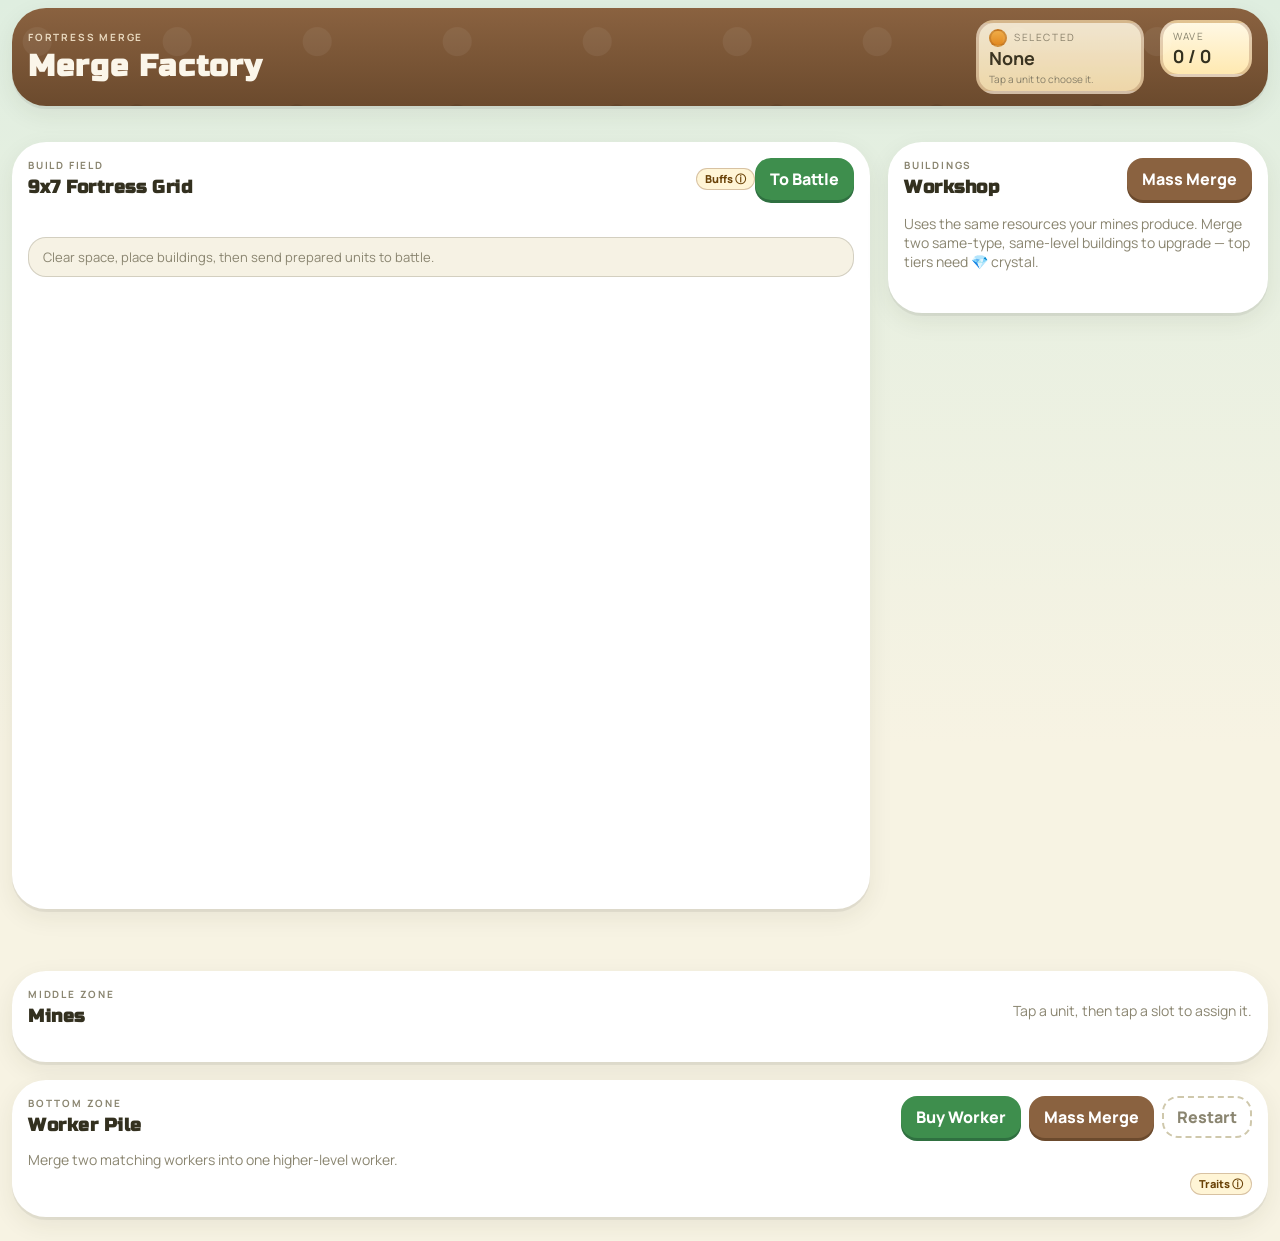
==== commit 234bd518: "mine filter fix" ====
--- a/index.html
+++ b/index.html
@@ -47,13 +47,12 @@
             <div class="panel-header">
               <div>
                 <p class="eyebrow">Build Field</p>
-                <h2>8x5 Fortress Grid</h2>
+                <h2>9x7 Fortress Grid</h2>
               </div>
               <div class="fortress-actions">
                 <button id="fortressBuffsButton" class="info-chip" type="button" aria-expanded="false" aria-controls="fortressBuffsPanel">Buffs ⓘ</button>
                 <button id="fortressFightButton" class="primary-button" type="button">To Battle</button>
                 <button id="fortressGiveUpButton" class="danger-button" type="button" hidden>Give Up</button>
-                <span id="fortressReaperTimer" class="reaper-timer" hidden></span>
               </div>
             </div>
             <p id="fortressMessage" class="battle-log">Clear space, place buildings, then send prepared units to battle.</p>
--- a/styles.css
+++ b/styles.css
@@ -1204,13 +1204,8 @@
   line-height: 1;
 }
 
-.unit-trait-yield,
-.unit-trait-maintainer {
+.unit-trait-yield {
   background: #e5f7cc;
-}
-
-.unit-trait-golden {
-  background: #ffe38b;
 }
 
 .unit-trait-rush {
@@ -2433,8 +2428,8 @@
 .fortress-field {
   position: relative;
   display: grid;
-  --fortress-cols: 8;
-  --fortress-rows: 5;
+  --fortress-cols: 9;
+  --fortress-rows: 7;
   grid-template-columns: repeat(var(--fortress-cols), minmax(0, 1fr));
   grid-template-rows: repeat(var(--fortress-rows), minmax(54px, 1fr));
   gap: 8px;
@@ -2471,24 +2466,7 @@
   display: flex;
 }
 
-.fortress-battle-active .fortress-actions > *:not(#fortressGiveUpButton):not(#fortressReaperTimer) {
-  display: none;
-}
-
-.reaper-timer {
-  display: inline-flex;
-  align-items: center;
-  margin-left: 10px;
-  padding: 6px 12px;
-  border-radius: 999px;
-  font-weight: 800;
-  font-variant-numeric: tabular-nums;
-  color: #f5d76e;
-  background: rgba(44, 20, 20, 0.85);
-  border: 1px solid rgba(192, 57, 43, 0.7);
-}
-
-.reaper-timer[hidden] {
+.fortress-battle-active .fortress-actions > *:not(#fortressGiveUpButton) {
   display: none;
 }
 
@@ -2557,104 +2535,6 @@
   pointer-events: none;
 }
 
-/* Operator badge: shows a building is manned (top-left, opposite the active ⚡ badge). */
-.fortress-operator-indicator {
-  position: absolute;
-  left: 3px;
-  top: 3px;
-  z-index: 3;
-  display: flex;
-  align-items: center;
-  gap: 1px;
-  padding: 1px 4px 1px 2px;
-  border: 1px solid rgba(46, 108, 74, 0.5);
-  border-radius: 999px;
-  background: rgba(120, 214, 140, 0.92);
-  color: #143d24;
-  font-size: 10px;
-  font-weight: 900;
-  line-height: 1;
-  pointer-events: none;
-}
-
-.fortress-operator-icon {
-  font-size: 12px;
-}
-
-.fortress-operator-indicator i {
-  font-style: normal;
-}
-
-/* An operable building with an EMPTY operator slot: always flagged red so it's obvious a worker
-   goes here. When a worker is selected it upgrades to a green, pulsing drop target. */
-.fortress-tile.is-operator-empty {
-  outline: 2px solid rgba(200, 66, 52, 0.7);
-  outline-offset: 0;
-  box-shadow: 0 0 0 3px rgba(200, 66, 52, 0.18);
-}
-
-.fortress-tile.is-operator-target {
-  outline: 3px solid rgba(46, 160, 90, 0.9);
-  outline-offset: 0;
-  box-shadow: 0 0 0 4px rgba(120, 214, 140, 0.35);
-  animation: operator-target-pulse 1.2s ease-in-out infinite;
-}
-
-@keyframes operator-target-pulse {
-  0%, 100% { box-shadow: 0 0 0 3px rgba(120, 214, 140, 0.3); }
-  50% { box-shadow: 0 0 0 7px rgba(120, 214, 140, 0.55); }
-}
-
-/* Empty operator-slot badge (top-left). Red by default; green (.is-target) when a worker is picked. */
-.fortress-operator-slot {
-  position: absolute;
-  left: 3px;
-  top: 3px;
-  z-index: 4;
-  display: flex;
-  align-items: center;
-  gap: 1px;
-  padding: 1px 4px 1px 2px;
-  border: 1px solid rgba(150, 44, 34, 0.7);
-  border-radius: 999px;
-  background: rgba(232, 122, 108, 0.95);
-  color: #3d1410;
-  font-size: 11px;
-  font-weight: 900;
-  line-height: 1;
-  pointer-events: none;
-}
-
-.fortress-operator-slot.is-target {
-  border-color: rgba(46, 108, 74, 0.7);
-  background: rgba(120, 214, 140, 0.95);
-  color: #143d24;
-}
-
-.fortress-operator-slot i {
-  font-style: normal;
-}
-
-.fortress-popover-operator {
-  display: grid;
-  gap: 2px;
-  padding: 6px 8px;
-  border-radius: 8px;
-  background: rgba(120, 214, 140, 0.18);
-  border: 1px solid rgba(46, 108, 74, 0.4);
-}
-
-.fortress-popover-operator-title {
-  font-size: 12px;
-  font-weight: 900;
-  color: var(--text);
-}
-
-.fortress-popover-operator-buff {
-  font-size: 11px;
-  color: var(--text);
-}
-
 .fortress-active-cooldown {
   font-size: 9px;
   font-weight: 700;
@@ -2688,25 +2568,6 @@
 .fortress-popover-active-meta {
   font-size: 10px;
   color: var(--muted);
-}
-
-.fortress-popover-hqshop {
-  display: flex;
-  flex-direction: column;
-  gap: 4px;
-  margin: 4px 0;
-}
-
-.fortress-popover-hqshop .fortress-popover-active-title {
-  margin-top: 4px;
-}
-
-.hq-shop-btn {
-  display: flex;
-  justify-content: space-between;
-  align-items: center;
-  gap: 8px;
-  text-align: left;
 }
 
 .fortress-action-popover {
@@ -2958,10 +2819,6 @@
     linear-gradient(135deg, rgba(192, 85, 58, 0.16), transparent 44%),
     #fff7dd;
   border-color: rgba(192, 85, 58, 0.6);
-  box-shadow:
-    inset 0 -3px 0 rgba(107, 74, 45, 0.07),
-    0 0 0 3px rgba(209, 83, 55, 0.16),
-    0 0 16px rgba(209, 83, 55, 0.18);
 }
 
 .fortress-tile.is-shaped-building.is-damaged {
@@ -2973,46 +2830,6 @@
   background:
     linear-gradient(135deg, rgba(192, 85, 58, 0.16), transparent 44%),
     #fff7dd;
-}
-
-.fortress-repair-hint {
-  position: absolute;
-  top: 5px;
-  right: 5px;
-  z-index: 4;
-  max-width: calc(100% - 10px);
-  padding: 2px 5px;
-  border: 1px solid rgba(134, 38, 27, 0.24);
-  border-radius: 999px;
-  background: rgba(255, 238, 196, 0.94);
-  color: #8c2f1f;
-  font-size: 9px;
-  font-weight: 900;
-  line-height: 1;
-  text-transform: uppercase;
-  white-space: nowrap;
-  pointer-events: none;
-}
-
-.fortress-hp-meter {
-  position: absolute;
-  left: 7px;
-  right: 7px;
-  bottom: 6px;
-  z-index: 4;
-  height: 6px;
-  overflow: hidden;
-  border: 1px solid rgba(134, 38, 27, 0.28);
-  border-radius: 999px;
-  background: rgba(134, 38, 27, 0.15);
-  pointer-events: none;
-}
-
-.fortress-hp-meter i {
-  display: block;
-  height: 100%;
-  border-radius: inherit;
-  background: linear-gradient(90deg, #d44a35, #f0bd2f);
 }
 
 .fortress-tile.is-building.is-destroyed {
@@ -3253,6 +3070,21 @@
   box-shadow: 0 0 0 3px rgba(255, 255, 255, 0.65);
 }
 
+.fortress-burst {
+  position: absolute;
+  left: calc((var(--x) / var(--fortress-cols)) * 100%);
+  top: calc((var(--y) / var(--fortress-rows)) * 100%);
+  width: calc(var(--radius) * 2 * (100% / var(--fortress-cols)));
+  aspect-ratio: 1 / 1;
+  border-radius: 50%;
+  border: 2px solid var(--panel-red-dark);
+  background: radial-gradient(circle, rgba(214, 88, 55, 0.35), rgba(214, 88, 55, 0) 70%);
+  transform: translate(-50%, -50%) scale(calc(0.35 + var(--progress) * 0.9));
+  opacity: calc(1 - var(--progress));
+  pointer-events: none;
+  z-index: 4;
+}
+
 @media (max-width: 900px) {
   .fortress-layout {
     grid-template-columns: 1fr;
@@ -3299,20 +3131,6 @@
     padding: 3px;
   }
 
-  .fortress-repair-hint {
-    top: 3px;
-    right: 3px;
-    padding: 1px 4px;
-    font-size: 7px;
-  }
-
-  .fortress-hp-meter {
-    left: 5px;
-    right: 5px;
-    bottom: 4px;
-    height: 5px;
-  }
-
   .fortress-upgrade-button {
     min-height: 20px;
     font-size: 8px;
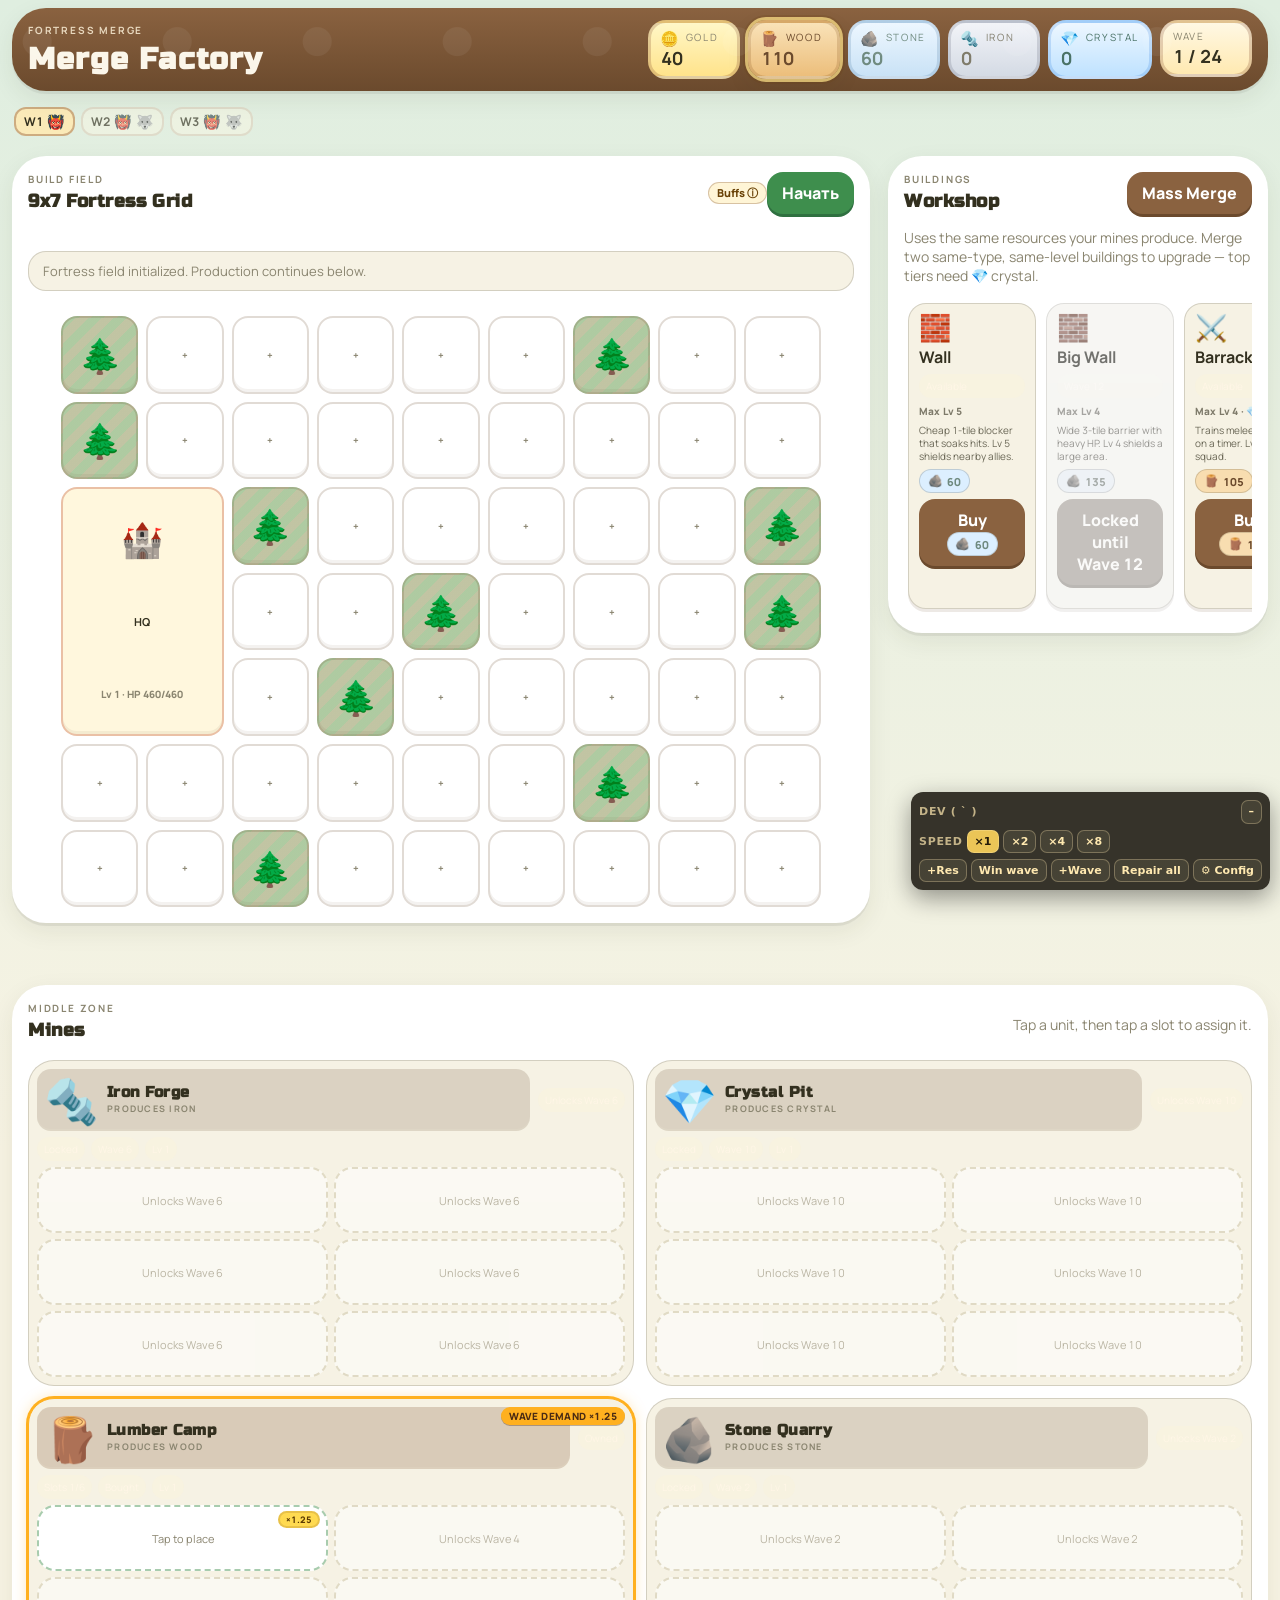
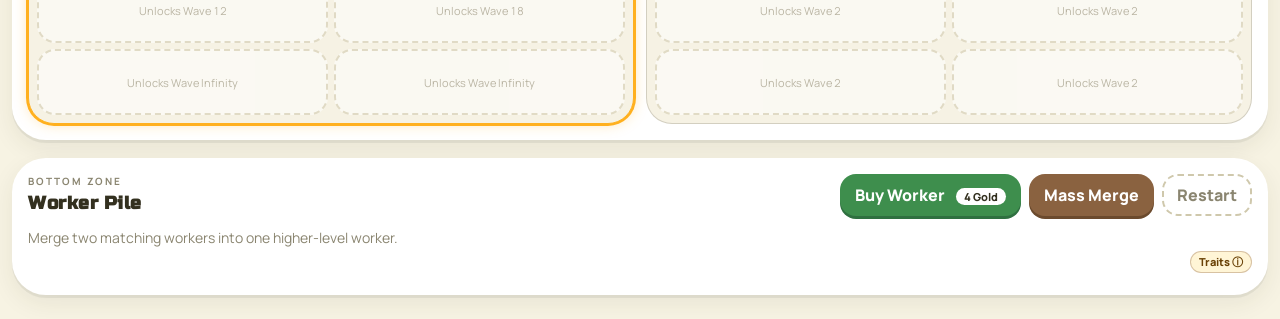
==== commit 6c50dc29: "Fortress: reward drops from boss waves + non-blocking modal (stage 3/5) Reward cards now trigger ins" ====
--- a/index.html
+++ b/index.html
@@ -124,8 +124,11 @@
   <div id="traitInfoPanel" class="trait-info-panel" hidden></div>
   <div id="fortressBuffsPanel" class="trait-info-panel" hidden></div>
 
-  <div id="upgradeOverlay" class="upgrade-overlay" hidden>
+  <button id="upgradeAvailableButton" class="upgrade-available-button" type="button" hidden>Награда!</button>
+
+  <div id="upgradeOverlay" class="upgrade-overlay upgrade-overlay-nonblocking" hidden>
     <section class="upgrade-card" aria-label="Choose reward">
+      <button id="upgradeCloseButton" class="upgrade-close-button" type="button" aria-label="Close">×</button>
       <p class="eyebrow">Victory Reward</p>
       <h2>Choose a Reward</h2>
       <div id="upgradeChoices" class="upgrade-choices"></div>
--- a/styles.css
+++ b/styles.css
@@ -1742,6 +1742,86 @@
   backdrop-filter: blur(6px);
 }
 
+/* Stage 3: non-blocking variant — the game keeps ticking behind. The overlay's own backdrop still
+   catches outside-clicks to defer the choice, but pointer-events fall through to the field around
+   the card by keeping the backdrop lighter and letting pointer-events on the card handle picks. */
+.upgrade-overlay-nonblocking {
+  background: rgba(43, 30, 20, 0.25);
+  backdrop-filter: none;
+  pointer-events: none;
+}
+
+.upgrade-overlay-nonblocking .upgrade-card {
+  pointer-events: auto;
+}
+
+.upgrade-close-button {
+  position: absolute;
+  top: 10px;
+  right: 12px;
+  width: 34px;
+  height: 34px;
+  border: none;
+  border-radius: 50%;
+  background: rgba(114, 63, 28, 0.22);
+  color: var(--text, #2b1e14);
+  font-size: 22px;
+  line-height: 1;
+  cursor: pointer;
+}
+.upgrade-close-button:hover {
+  background: rgba(114, 63, 28, 0.38);
+}
+
+.upgrade-card {
+  position: relative;
+}
+
+/* Stage 3: pulsing "reward available" button — floats near the top-right of the fortress field on
+   desktop, docks to the top center on mobile. z-index below the overlay so an open modal covers it. */
+.upgrade-available-button {
+  position: fixed;
+  top: 88px;
+  right: 22px;
+  z-index: 70;
+  padding: 10px 18px;
+  border: none;
+  border-radius: 999px;
+  background: linear-gradient(180deg, #ffdc6a 0%, #f2a133 100%);
+  color: #402812;
+  font-family: inherit;
+  font-weight: 700;
+  font-size: 15px;
+  letter-spacing: 0.02em;
+  cursor: pointer;
+  box-shadow: 0 6px 20px rgba(242, 161, 51, 0.55), 0 0 0 0 rgba(255, 210, 90, 0.75);
+  animation: upgradeAvailablePulse 1.4s ease-in-out infinite;
+}
+
+.upgrade-available-button[hidden] {
+  display: none;
+}
+
+@keyframes upgradeAvailablePulse {
+  0%, 100% {
+    transform: scale(1);
+    box-shadow: 0 6px 20px rgba(242, 161, 51, 0.55), 0 0 0 0 rgba(255, 210, 90, 0.75);
+  }
+  50% {
+    transform: scale(1.06);
+    box-shadow: 0 8px 26px rgba(242, 161, 51, 0.8), 0 0 0 12px rgba(255, 210, 90, 0);
+  }
+}
+
+@media (max-width: 480px) {
+  .upgrade-available-button {
+    top: 74px;
+    right: 12px;
+    padding: 8px 14px;
+    font-size: 13px;
+  }
+}
+
 .upgrade-overlay[hidden] {
   display: none;
 }
@@ -3019,6 +3099,7 @@
   transform: translate(-50%, -50%);
   pointer-events: none;
   z-index: 5;
+  transition: left 100ms linear, top 100ms linear;
 }
 
 .fortress-actor {
@@ -3083,6 +3164,28 @@
   opacity: calc(1 - var(--progress));
   pointer-events: none;
   z-index: 4;
+  transition: transform 100ms linear, opacity 100ms linear;
+}
+
+.fortress-aura {
+  position: absolute;
+  left: calc((var(--x) / var(--fortress-cols)) * 100%);
+  top: calc((var(--y) / var(--fortress-rows)) * 100%);
+  width: calc(var(--radius) * 2 * (100% / var(--fortress-cols)));
+  aspect-ratio: 1 / 1;
+  border-radius: 50%;
+  background: radial-gradient(circle, rgba(150, 90, 210, 0.28), rgba(150, 90, 210, 0.10) 55%, rgba(150, 90, 210, 0) 75%);
+  border: 1px solid rgba(150, 90, 210, 0.35);
+  transform: translate(-50%, -50%);
+  pointer-events: none;
+  z-index: 3;
+  animation: fortress-aura-pulse 1.6s ease-in-out infinite;
+  transition: left 100ms linear, top 100ms linear;
+}
+
+@keyframes fortress-aura-pulse {
+  0%, 100% { opacity: 0.65; transform: translate(-50%, -50%) scale(0.96); }
+  50%      { opacity: 1;    transform: translate(-50%, -50%) scale(1.04); }
 }
 
 @media (max-width: 900px) {
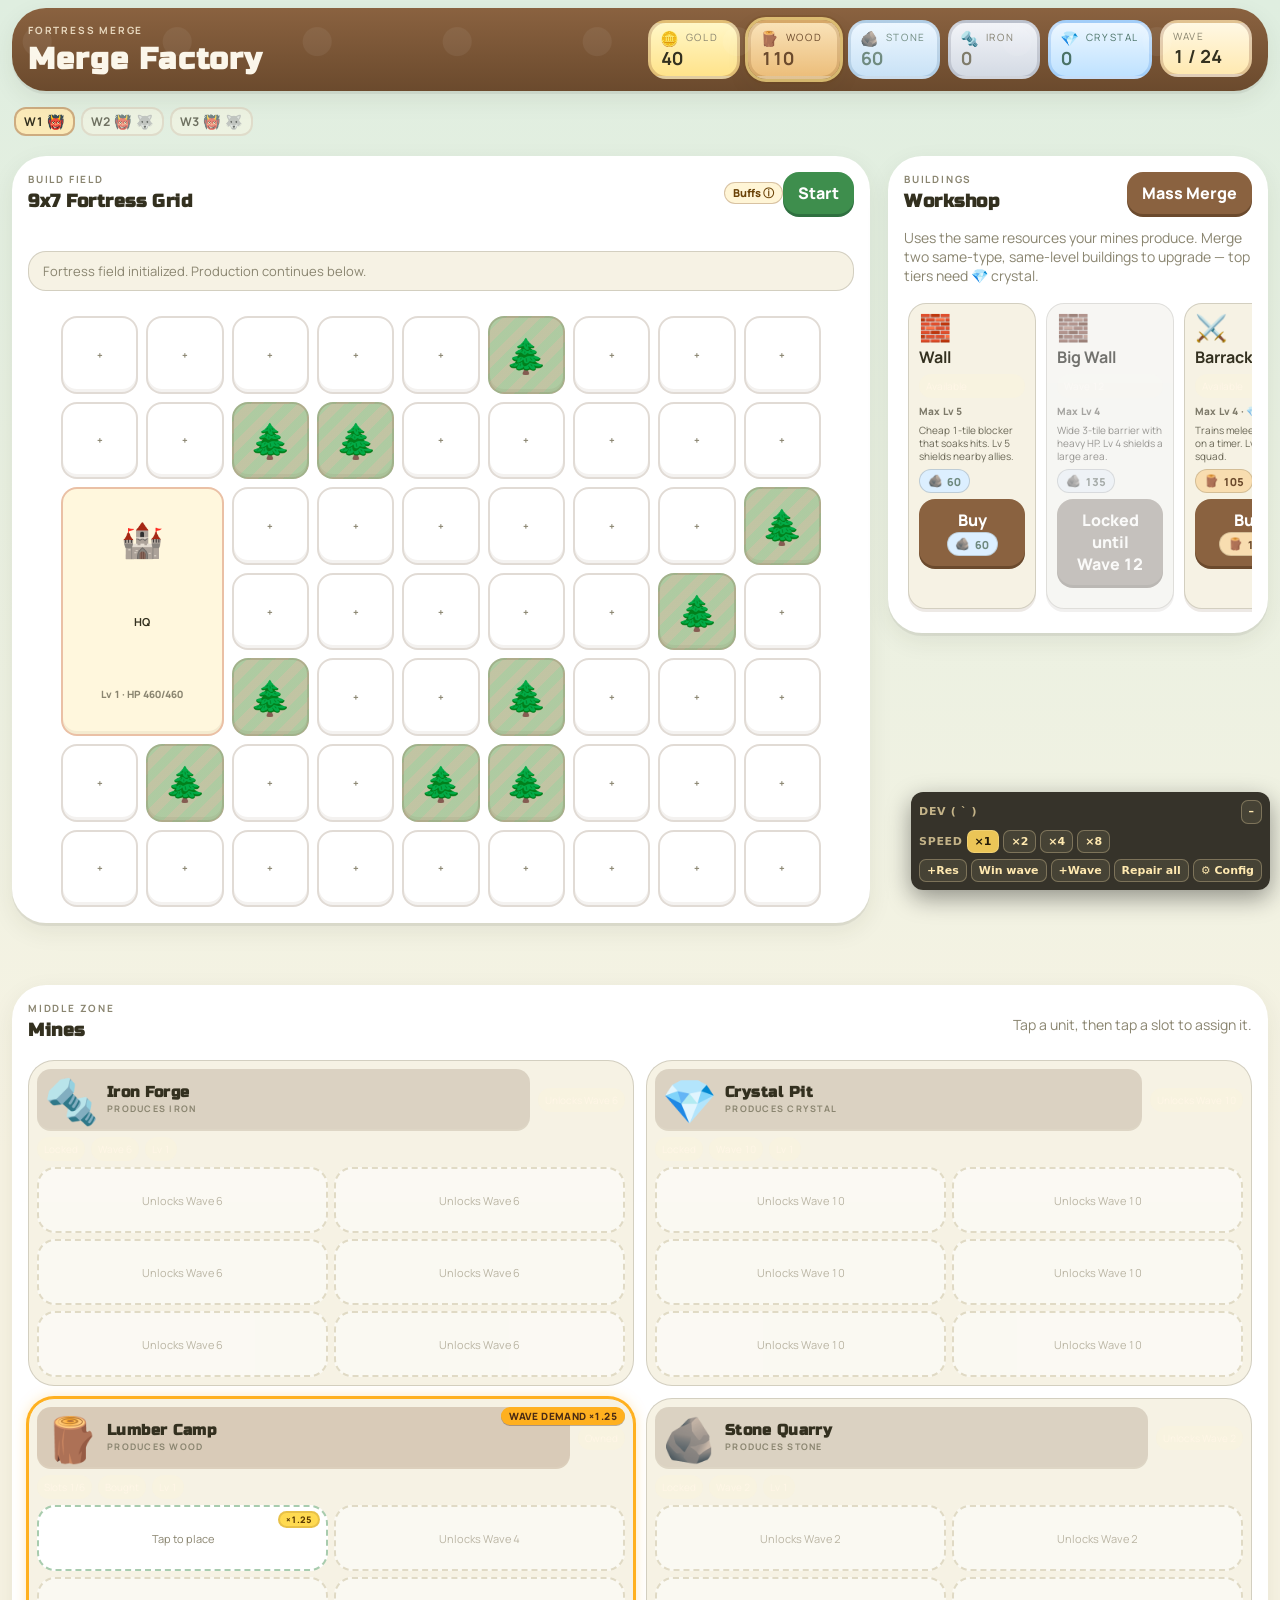
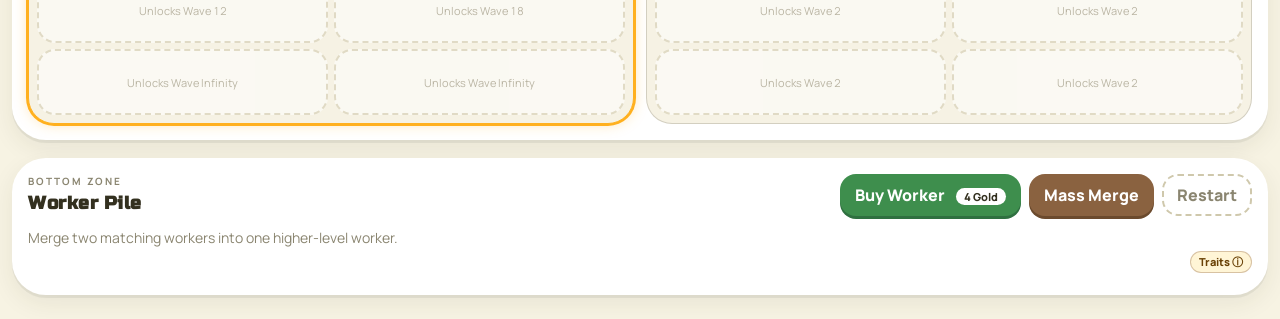
==== commit a3730223: "Fortress: polish and dead-code cleanup (stage 4.5/5) Cosmetic pass ahead of balance tuning:  - UI st" ====
--- a/index.html
+++ b/index.html
@@ -51,8 +51,7 @@
               </div>
               <div class="fortress-actions">
                 <button id="fortressBuffsButton" class="info-chip" type="button" aria-expanded="false" aria-controls="fortressBuffsPanel">Buffs ⓘ</button>
-                <button id="fortressFightButton" class="primary-button" type="button">To Battle</button>
-                <button id="fortressGiveUpButton" class="danger-button" type="button" hidden>Give Up</button>
+                <button id="fortressFightButton" class="primary-button" type="button">Start</button>
               </div>
             </div>
             <p id="fortressMessage" class="battle-log">Clear space, place buildings, then send prepared units to battle.</p>
@@ -124,7 +123,7 @@
   <div id="traitInfoPanel" class="trait-info-panel" hidden></div>
   <div id="fortressBuffsPanel" class="trait-info-panel" hidden></div>
 
-  <button id="upgradeAvailableButton" class="upgrade-available-button" type="button" hidden>Награда!</button>
+  <button id="upgradeAvailableButton" class="upgrade-available-button" type="button" hidden>Reward!</button>
 
   <div id="upgradeOverlay" class="upgrade-overlay upgrade-overlay-nonblocking" hidden>
     <section class="upgrade-card" aria-label="Choose reward">
--- a/styles.css
+++ b/styles.css
@@ -2597,6 +2597,43 @@
   pointer-events: auto;
 }
 
+.fortress-cast-bar {
+  position: absolute;
+  left: 4px;
+  right: 4px;
+  bottom: 3px;
+  height: 4px;
+  z-index: 3;
+  background: rgba(0, 0, 0, 0.35);
+  border-radius: 2px;
+  overflow: hidden;
+  pointer-events: none;
+}
+
+.fortress-cast-bar > i {
+  display: block;
+  height: 100%;
+  background: #66d17a;
+  transition: width 80ms linear;
+}
+
+.fortress-cast-bar[data-cast-kind="move"] > i { background: #5aa9ff; }
+.fortress-cast-bar[data-cast-kind="demolish"] > i { background: #ff6a6a; }
+
+.fortress-tile.is-casting {
+  outline: 2px solid rgba(255, 255, 255, 0.35);
+  outline-offset: -2px;
+}
+
+.fortress-tile.is-casting[data-cast-kind="demolish"] {
+  filter: saturate(0.6) brightness(0.85);
+}
+
+.fortress-popover-cast {
+  color: #66d17a;
+  font-weight: 600;
+}
+
 .fortress-active-indicator {
   position: absolute;
   right: 3px;
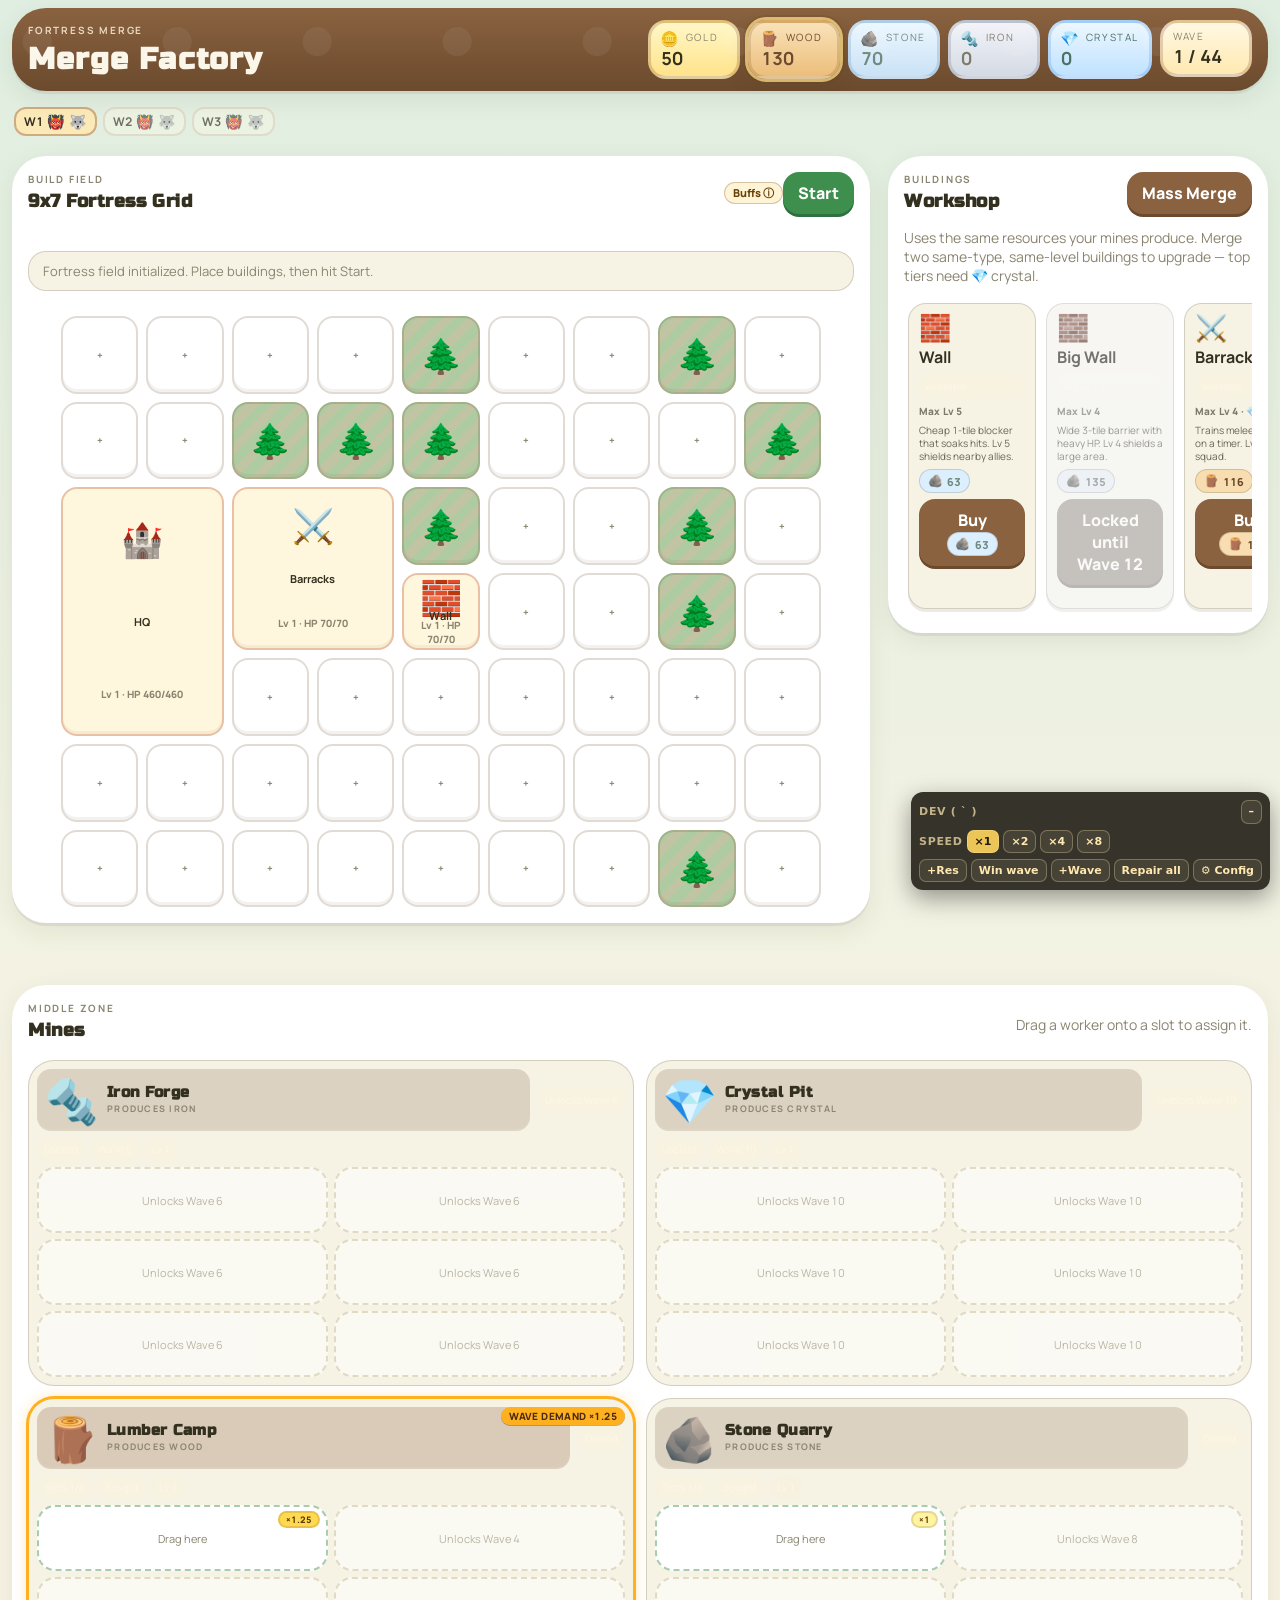
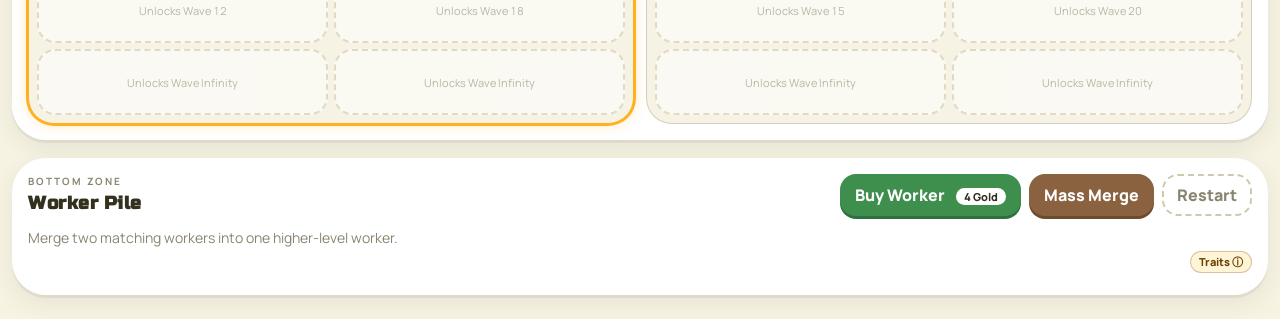
==== commit 5a7c5e44: "drag n drop" ====
--- a/index.html
+++ b/index.html
@@ -57,6 +57,7 @@
             <p id="fortressMessage" class="battle-log">Clear space, place buildings, then send prepared units to battle.</p>
             <div id="bossHpBar" class="boss-hp-bar" hidden></div>
             <div id="fortressField" class="fortress-field" aria-label="Fortress build field"></div>
+            <div id="unplacedTray" class="unplaced-tray" hidden></div>
           </section>
           <section class="panel fortress-shop-panel">
             <div class="panel-header">
@@ -85,7 +86,7 @@
               <p class="eyebrow">Middle Zone</p>
               <h2>Mines</h2>
             </div>
-            <p class="panel-note">Tap a unit, then tap a slot to assign it.</p>
+            <p class="panel-note">Drag a worker onto a slot to assign it.</p>
           </div>
           <div id="minesGrid" class="mines-grid"></div>
         </section>
--- a/styles.css
+++ b/styles.css
@@ -939,41 +939,6 @@
   box-shadow: 0 3px 0 var(--panel-earth);
 }
 
-#showProductionButton {
-  position: relative;
-  overflow: visible;
-}
-
-#showProductionButton.has-rested::after {
-  content: "⚡";
-  position: absolute;
-  top: -8px;
-  right: -8px;
-  font-size: 12px;
-  line-height: 1;
-  padding: 3px 4px;
-  border-radius: 999px;
-  background: rgba(120, 200, 255, 0.95);
-  box-shadow: 0 1px 3px rgba(0, 0, 0, 0.35);
-  animation: rested-badge-pulse 1.4s ease-in-out infinite;
-}
-
-@keyframes rested-badge-pulse {
-  0%, 100% { transform: scale(1); }
-  50% { transform: scale(1.18); }
-}
-
-/* Rested workers waiting: the whole button glows so it's hard to miss, not just the corner badge. */
-#showProductionButton.has-rested {
-  background: linear-gradient(180deg, #3f86b8, var(--panel-wood));
-  animation: production-cta-pulse 1.3s ease-in-out infinite;
-}
-
-@keyframes production-cta-pulse {
-  0%, 100% { box-shadow: 0 3px 0 var(--panel-earth), 0 0 0 0 rgba(120, 200, 255, 0); }
-  50% { box-shadow: 0 3px 0 var(--panel-earth), 0 0 16px 4px rgba(120, 200, 255, 0.85); }
-}
-
 .mine-card[data-resource-key="ore"] .secondary-button,
 .mine-card[data-resource-key="wood"] .secondary-button,
 .mine-card[data-resource-key="crystal"] .secondary-button,
@@ -1120,22 +1085,6 @@
 
 .unit-card.is-hit .unit-icon {
   animation: hit-flash 90ms ease;
-}
-
-.unit-card.is-shifted .unit-icon {
-  filter: drop-shadow(0 5px 0 rgba(76, 42, 19, 0.12)) drop-shadow(0 0 10px rgba(255, 205, 69, 0.7));
-}
-
-/* The mine SLOT glows gold while its worker is on Shift — draws the eye to where resources pour in. */
-.slot.slot-shifting {
-  box-shadow: inset 0 0 0 2px rgba(255, 205, 69, 0.9), 0 0 12px 2px rgba(255, 205, 69, 0.55);
-  background: radial-gradient(circle at 50% 40%, rgba(255, 224, 130, 0.35), transparent 70%);
-  animation: slot-shift-glow 1s ease-in-out infinite;
-}
-
-@keyframes slot-shift-glow {
-  0%, 100% { box-shadow: inset 0 0 0 2px rgba(255, 205, 69, 0.7), 0 0 8px 1px rgba(255, 205, 69, 0.4); }
-  50% { box-shadow: inset 0 0 0 2px rgba(255, 214, 90, 1), 0 0 18px 4px rgba(255, 205, 69, 0.8); }
 }
 
 .unit-badges {
@@ -1412,65 +1361,6 @@
   background: linear-gradient(90deg, #f4f6f9 0%, #a8b1c0 100%);
 }
 
-.shift-toggle {
-  width: 100%;
-  margin-top: 4px;
-  padding: 4px 6px;
-  border-radius: 999px;
-  background: rgba(255, 248, 229, 0.94);
-  border: 2px solid rgba(114, 63, 28, 0.16);
-  color: var(--text);
-  font-size: 9px;
-  font-weight: 900;
-  line-height: 1;
-}
-
-.shift-toggle.is-committed {
-  background: #ffe38b;
-  border-color: rgba(115, 63, 28, 0.3);
-}
-
-.shift-toggle:disabled {
-  opacity: 0.72;
-  cursor: not-allowed;
-}
-
-.unit-status-badge {
-  display: inline-flex;
-  align-items: center;
-  justify-content: center;
-  min-width: 20px;
-  min-height: 18px;
-  padding: 1px 4px;
-  border-radius: 999px;
-  border: 1px solid rgba(76, 42, 19, 0.14);
-  font-size: 11px;
-  line-height: 1;
-}
-
-.unit-status-badge.is-rested { background: #fff2b8; }
-.unit-status-badge.is-shift { background: #ffcd45; }
-.unit-status-badge.is-depleted { background: rgba(150, 150, 150, 0.22); opacity: 0.7; }
-
-.unit-card.is-rested .unit-icon-main {
-  filter: drop-shadow(0 0 4px rgba(255, 205, 69, 0.6));
-}
-
-.compact-card .unit-status-badge {
-  min-width: 14px;
-  min-height: 14px;
-  padding: 0 2px;
-  font-size: 8px;
-}
-
-@media (max-width: 640px) {
-  .compact-card .unit-status-badge {
-    min-width: 12px;
-    min-height: 12px;
-    font-size: 7px;
-  }
-}
-
 .unit-traits {
   display: flex;
   flex-wrap: wrap;
@@ -1514,13 +1404,6 @@
     padding: 0 4px;
     font-size: 8px;
     border-width: 1px;
-  }
-  .compact-card .unit-status-badge {
-    position: absolute;
-    top: 2px;
-    left: 50%;
-    transform: translateX(-50%);
-    z-index: 3;
   }
   .compact-card .compact-traits {
     position: absolute;
@@ -1654,14 +1537,6 @@
   color: #6a4207;
 }
 
-.resource-tick.is-shift {
-  font-size: 16px;
-  color: #0b4a6a;
-  text-shadow:
-    0 0 5px rgba(120, 200, 255, 0.95),
-    0 0 10px rgba(120, 200, 255, 0.7),
-    0 1px 0 rgba(255, 255, 255, 0.9);
-}
 
 @keyframes resource-tick-pop {
   0% {
@@ -1696,31 +1571,9 @@
   background-color: rgba(212, 255, 85, 0.12);
 }
 
-.actionable-target {
-  outline: 3px solid rgba(212, 255, 85, 0.76);
-  outline-offset: 0;
-  box-shadow: 0 0 0 4px rgba(212, 255, 85, 0.16);
-}
-
-.selection-source {
-  outline: 3px solid rgba(61, 144, 255, 0.9);
-  box-shadow: 0 0 0 4px rgba(61, 144, 255, 0.18);
-}
-
 .is-disabled-target {
   opacity: 0.8;
   filter: saturate(0.88);
-}
-
-.selection-tether {
-  position: fixed;
-  height: 3px;
-  transform-origin: 0 50%;
-  border-radius: 999px;
-  background: linear-gradient(90deg, rgba(61, 144, 255, 0.65), rgba(212, 255, 85, 0.9));
-  box-shadow: 0 0 0 1px rgba(255, 248, 229, 0.16);
-  pointer-events: none;
-  z-index: 19;
 }
 
 .state-win .battle-log {
@@ -2524,30 +2377,12 @@
   justify-self: center;
 }
 
-.fortress-battle-active .fortress-shop-panel {
-  display: none;
-}
-
-.fortress-battle-active .fortress-layout {
-  grid-template-columns: minmax(0, 1fr);
-}
-
 .fortress-battle-active .fortress-panel {
   min-height: calc(100dvh - 72px);
   /* The panel is a grid; with the battle min-height its auto rows would STRETCH to fill, ballooning
      the battle-log and field rows and spraying big vertical gaps between them. Pack rows to the top
      at their natural height instead — any leftover space collects harmlessly below the field. */
   align-content: start;
-}
-
-/* During battle the action row stays visible ONLY for Give Up — other controls (Buffs, To Battle)
-   are hidden so the field keeps its room. */
-.fortress-battle-active .fortress-actions {
-  display: flex;
-}
-
-.fortress-battle-active .fortress-actions > *:not(#fortressGiveUpButton) {
-  display: none;
 }
 
 .fortress-field.is-battle-active {
@@ -2582,6 +2417,16 @@
   pointer-events: auto;
 }
 
+/* Move-target tiles must stay clickable during battle too — Move/Demolish/Repair are no longer
+   gated by battle.active, so the player needs to be able to tap the destination tile while a wave
+   is in progress (e.g. relocating a building that is currently being attacked). Obstacles keep
+   their popover during battle as well, so players can clear the tile (e.g. to free up placement). */
+.fortress-field.is-battle-active .fortress-tile.is-valid-target,
+.fortress-field.is-battle-active .fortress-tile.is-invalid-target,
+.fortress-field.is-battle-active .fortress-tile.is-obstacle {
+  pointer-events: auto;
+}
+
 /* Non-rectangular buildings (T / L shapes) span a bounding box larger than their real footprint.
    The empty corners of that box must NOT swallow clicks — otherwise a shaped building overlaps and
    blocks a neighbour placed in one of those corners. So the spanning <button> itself is click-through
@@ -2595,43 +2440,6 @@
 .fortress-tile.is-shaped-building .fortress-building-shape-cell,
 .fortress-field.is-battle-active .fortress-tile.is-shaped-building .fortress-building-shape-cell {
   pointer-events: auto;
-}
-
-.fortress-cast-bar {
-  position: absolute;
-  left: 4px;
-  right: 4px;
-  bottom: 3px;
-  height: 4px;
-  z-index: 3;
-  background: rgba(0, 0, 0, 0.35);
-  border-radius: 2px;
-  overflow: hidden;
-  pointer-events: none;
-}
-
-.fortress-cast-bar > i {
-  display: block;
-  height: 100%;
-  background: #66d17a;
-  transition: width 80ms linear;
-}
-
-.fortress-cast-bar[data-cast-kind="move"] > i { background: #5aa9ff; }
-.fortress-cast-bar[data-cast-kind="demolish"] > i { background: #ff6a6a; }
-
-.fortress-tile.is-casting {
-  outline: 2px solid rgba(255, 255, 255, 0.35);
-  outline-offset: -2px;
-}
-
-.fortress-tile.is-casting[data-cast-kind="demolish"] {
-  filter: saturate(0.6) brightness(0.85);
-}
-
-.fortress-popover-cast {
-  color: #66d17a;
-  font-weight: 600;
 }
 
 .fortress-active-indicator {
@@ -2832,42 +2640,6 @@
   opacity: 0.85;
 }
 
-.worker-popover-shift {
-  padding: 5px 8px;
-  border-radius: 8px;
-  background: rgba(120, 120, 120, 0.14);
-  border: 1px solid rgba(115, 63, 28, 0.18);
-  font-size: 11px;
-  font-weight: 600;
-  text-align: center;
-  opacity: 0.85;
-}
-
-.worker-popover-shift.is-rested {
-  background: rgba(120, 200, 255, 0.18);
-  opacity: 1;
-}
-
-.worker-popover-shift.is-shifted {
-  background: rgba(255, 205, 69, 0.22);
-  opacity: 1;
-}
-
-.worker-move-cancel {
-  position: fixed;
-  left: 50%;
-  bottom: 16px;
-  transform: translateX(-50%);
-  z-index: 60;
-  padding: 10px 18px;
-  border-radius: 999px;
-  font-size: 13px;
-  font-weight: 900;
-  background: var(--yellow);
-  color: var(--text);
-  box-shadow: 0 10px 20px rgba(51, 48, 31, 0.24);
-}
-
 @keyframes pending-capstone-pulse {
   0%, 100% {
     box-shadow: 0 8px 0 rgba(125, 76, 25, 0.12);
@@ -3290,3 +3062,101 @@
   grid-template-areas: "mines";
   padding-top: 18px;
 }
+
+/* ==========================================================================
+   Drag & drop (fortress buildings + workers)
+   Pointer-based drag; the floating clone lives in #fxLayer. Tap still works:
+   the drag only starts after an 8px movement threshold.
+   ========================================================================== */
+
+/* Gestures starting on a draggable surface must not be stolen by touch scrolling. */
+.fortress-tile,
+.unit-card,
+.unplaced-token {
+  touch-action: none;
+  -webkit-user-select: none;
+  user-select: none;
+}
+
+/* Bought-but-unplaced buildings wait here until dropped on the field (or onto a merge target). */
+.unplaced-tray {
+  display: flex;
+  flex-wrap: wrap;
+  gap: 8px;
+  justify-content: center;
+  margin-top: 10px;
+}
+
+/* display:flex above would override the `hidden` attribute (same specificity, later in cascade)
+   and leave an always-rendered empty strip — keep hidden actually hidden. */
+.unplaced-tray[hidden] {
+  display: none;
+}
+
+.unplaced-token {
+  display: grid;
+  place-items: center;
+  gap: 2px;
+  min-width: 78px;
+  padding: 8px 12px;
+  border: 2px dashed rgba(107, 74, 45, 0.45);
+  border-radius: 14px;
+  background: rgba(255, 244, 214, 0.78);
+  color: var(--text);
+  cursor: grab;
+  animation: unplaced-token-pulse 1.6s ease-in-out infinite;
+}
+
+.unplaced-token strong {
+  font-size: 12px;
+}
+
+.unplaced-token small {
+  font-size: 10px;
+  opacity: 0.75;
+}
+
+.unplaced-token.is-moving-source {
+  border-style: solid;
+  border-color: var(--gold);
+  animation: none;
+  box-shadow: 0 0 0 3px rgba(242, 178, 76, 0.35);
+}
+
+@keyframes unplaced-token-pulse {
+  0%,
+  100% {
+    box-shadow: 0 0 0 0 rgba(242, 178, 76, 0);
+  }
+  50% {
+    box-shadow: 0 0 0 5px rgba(242, 178, 76, 0.25);
+  }
+}
+
+.drag-ghost {
+  position: fixed;
+  left: 0;
+  top: 0;
+  z-index: 30;
+  margin: 0;
+  pointer-events: none;
+  transform: translate(-50%, -50%) scale(1.06);
+  opacity: 0.92;
+  filter: drop-shadow(0 14px 22px rgba(30, 18, 8, 0.4));
+}
+
+.is-drag-source {
+  opacity: 0.4;
+}
+
+.drag-drop-ok {
+  outline: 3px solid #58b368;
+  outline-offset: -3px;
+  box-shadow: 0 0 0 4px rgba(88, 179, 104, 0.3);
+}
+
+.drag-drop-bad {
+  outline: 3px solid #e05555;
+  outline-offset: -3px;
+  box-shadow: 0 0 0 4px rgba(224, 85, 85, 0.25);
+}
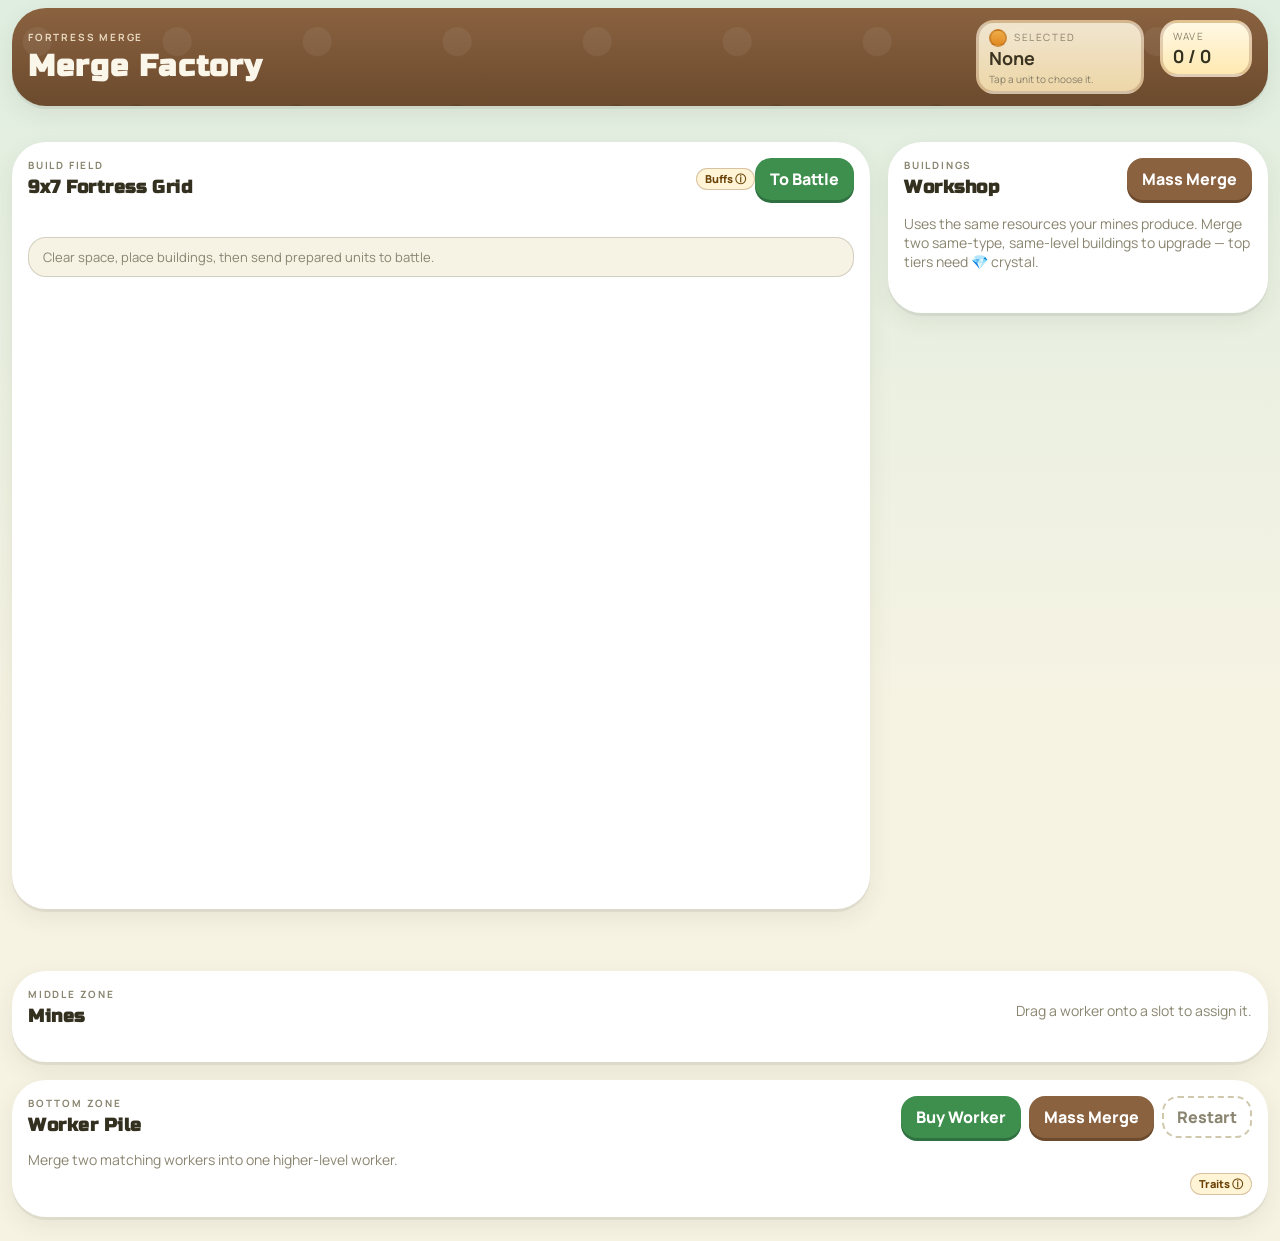
==== commit e5942e9b: "Fortress: pointer-based drag-and-drop for workers and buildings Cherry-picked from codex/fmfm-realti" ====
--- a/index.html
+++ b/index.html
@@ -51,7 +51,8 @@
               </div>
               <div class="fortress-actions">
                 <button id="fortressBuffsButton" class="info-chip" type="button" aria-expanded="false" aria-controls="fortressBuffsPanel">Buffs ⓘ</button>
-                <button id="fortressFightButton" class="primary-button" type="button">Start</button>
+                <button id="fortressFightButton" class="primary-button" type="button">To Battle</button>
+                <button id="fortressGiveUpButton" class="danger-button" type="button" hidden>Give Up</button>
               </div>
             </div>
             <p id="fortressMessage" class="battle-log">Clear space, place buildings, then send prepared units to battle.</p>
@@ -124,11 +125,8 @@
   <div id="traitInfoPanel" class="trait-info-panel" hidden></div>
   <div id="fortressBuffsPanel" class="trait-info-panel" hidden></div>
 
-  <button id="upgradeAvailableButton" class="upgrade-available-button" type="button" hidden>Reward!</button>
-
-  <div id="upgradeOverlay" class="upgrade-overlay upgrade-overlay-nonblocking" hidden>
+  <div id="upgradeOverlay" class="upgrade-overlay" hidden>
     <section class="upgrade-card" aria-label="Choose reward">
-      <button id="upgradeCloseButton" class="upgrade-close-button" type="button" aria-label="Close">×</button>
       <p class="eyebrow">Victory Reward</p>
       <h2>Choose a Reward</h2>
       <div id="upgradeChoices" class="upgrade-choices"></div>
--- a/styles.css
+++ b/styles.css
@@ -939,6 +939,41 @@
   box-shadow: 0 3px 0 var(--panel-earth);
 }
 
+#showProductionButton {
+  position: relative;
+  overflow: visible;
+}
+
+#showProductionButton.has-rested::after {
+  content: "⚡";
+  position: absolute;
+  top: -8px;
+  right: -8px;
+  font-size: 12px;
+  line-height: 1;
+  padding: 3px 4px;
+  border-radius: 999px;
+  background: rgba(120, 200, 255, 0.95);
+  box-shadow: 0 1px 3px rgba(0, 0, 0, 0.35);
+  animation: rested-badge-pulse 1.4s ease-in-out infinite;
+}
+
+@keyframes rested-badge-pulse {
+  0%, 100% { transform: scale(1); }
+  50% { transform: scale(1.18); }
+}
+
+/* Rested workers waiting: the whole button glows so it's hard to miss, not just the corner badge. */
+#showProductionButton.has-rested {
+  background: linear-gradient(180deg, #3f86b8, var(--panel-wood));
+  animation: production-cta-pulse 1.3s ease-in-out infinite;
+}
+
+@keyframes production-cta-pulse {
+  0%, 100% { box-shadow: 0 3px 0 var(--panel-earth), 0 0 0 0 rgba(120, 200, 255, 0); }
+  50% { box-shadow: 0 3px 0 var(--panel-earth), 0 0 16px 4px rgba(120, 200, 255, 0.85); }
+}
+
 .mine-card[data-resource-key="ore"] .secondary-button,
 .mine-card[data-resource-key="wood"] .secondary-button,
 .mine-card[data-resource-key="crystal"] .secondary-button,
@@ -1085,6 +1120,22 @@
 
 .unit-card.is-hit .unit-icon {
   animation: hit-flash 90ms ease;
+}
+
+.unit-card.is-shifted .unit-icon {
+  filter: drop-shadow(0 5px 0 rgba(76, 42, 19, 0.12)) drop-shadow(0 0 10px rgba(255, 205, 69, 0.7));
+}
+
+/* The mine SLOT glows gold while its worker is on Shift — draws the eye to where resources pour in. */
+.slot.slot-shifting {
+  box-shadow: inset 0 0 0 2px rgba(255, 205, 69, 0.9), 0 0 12px 2px rgba(255, 205, 69, 0.55);
+  background: radial-gradient(circle at 50% 40%, rgba(255, 224, 130, 0.35), transparent 70%);
+  animation: slot-shift-glow 1s ease-in-out infinite;
+}
+
+@keyframes slot-shift-glow {
+  0%, 100% { box-shadow: inset 0 0 0 2px rgba(255, 205, 69, 0.7), 0 0 8px 1px rgba(255, 205, 69, 0.4); }
+  50% { box-shadow: inset 0 0 0 2px rgba(255, 214, 90, 1), 0 0 18px 4px rgba(255, 205, 69, 0.8); }
 }
 
 .unit-badges {
@@ -1361,6 +1412,65 @@
   background: linear-gradient(90deg, #f4f6f9 0%, #a8b1c0 100%);
 }
 
+.shift-toggle {
+  width: 100%;
+  margin-top: 4px;
+  padding: 4px 6px;
+  border-radius: 999px;
+  background: rgba(255, 248, 229, 0.94);
+  border: 2px solid rgba(114, 63, 28, 0.16);
+  color: var(--text);
+  font-size: 9px;
+  font-weight: 900;
+  line-height: 1;
+}
+
+.shift-toggle.is-committed {
+  background: #ffe38b;
+  border-color: rgba(115, 63, 28, 0.3);
+}
+
+.shift-toggle:disabled {
+  opacity: 0.72;
+  cursor: not-allowed;
+}
+
+.unit-status-badge {
+  display: inline-flex;
+  align-items: center;
+  justify-content: center;
+  min-width: 20px;
+  min-height: 18px;
+  padding: 1px 4px;
+  border-radius: 999px;
+  border: 1px solid rgba(76, 42, 19, 0.14);
+  font-size: 11px;
+  line-height: 1;
+}
+
+.unit-status-badge.is-rested { background: #fff2b8; }
+.unit-status-badge.is-shift { background: #ffcd45; }
+.unit-status-badge.is-depleted { background: rgba(150, 150, 150, 0.22); opacity: 0.7; }
+
+.unit-card.is-rested .unit-icon-main {
+  filter: drop-shadow(0 0 4px rgba(255, 205, 69, 0.6));
+}
+
+.compact-card .unit-status-badge {
+  min-width: 14px;
+  min-height: 14px;
+  padding: 0 2px;
+  font-size: 8px;
+}
+
+@media (max-width: 640px) {
+  .compact-card .unit-status-badge {
+    min-width: 12px;
+    min-height: 12px;
+    font-size: 7px;
+  }
+}
+
 .unit-traits {
   display: flex;
   flex-wrap: wrap;
@@ -1404,6 +1514,13 @@
     padding: 0 4px;
     font-size: 8px;
     border-width: 1px;
+  }
+  .compact-card .unit-status-badge {
+    position: absolute;
+    top: 2px;
+    left: 50%;
+    transform: translateX(-50%);
+    z-index: 3;
   }
   .compact-card .compact-traits {
     position: absolute;
@@ -1537,6 +1654,14 @@
   color: #6a4207;
 }
 
+.resource-tick.is-shift {
+  font-size: 16px;
+  color: #0b4a6a;
+  text-shadow:
+    0 0 5px rgba(120, 200, 255, 0.95),
+    0 0 10px rgba(120, 200, 255, 0.7),
+    0 1px 0 rgba(255, 255, 255, 0.9);
+}
 
 @keyframes resource-tick-pop {
   0% {
@@ -1593,86 +1718,6 @@
   padding: 18px;
   background: rgba(43, 30, 20, 0.58);
   backdrop-filter: blur(6px);
-}
-
-/* Stage 3: non-blocking variant — the game keeps ticking behind. The overlay's own backdrop still
-   catches outside-clicks to defer the choice, but pointer-events fall through to the field around
-   the card by keeping the backdrop lighter and letting pointer-events on the card handle picks. */
-.upgrade-overlay-nonblocking {
-  background: rgba(43, 30, 20, 0.25);
-  backdrop-filter: none;
-  pointer-events: none;
-}
-
-.upgrade-overlay-nonblocking .upgrade-card {
-  pointer-events: auto;
-}
-
-.upgrade-close-button {
-  position: absolute;
-  top: 10px;
-  right: 12px;
-  width: 34px;
-  height: 34px;
-  border: none;
-  border-radius: 50%;
-  background: rgba(114, 63, 28, 0.22);
-  color: var(--text, #2b1e14);
-  font-size: 22px;
-  line-height: 1;
-  cursor: pointer;
-}
-.upgrade-close-button:hover {
-  background: rgba(114, 63, 28, 0.38);
-}
-
-.upgrade-card {
-  position: relative;
-}
-
-/* Stage 3: pulsing "reward available" button — floats near the top-right of the fortress field on
-   desktop, docks to the top center on mobile. z-index below the overlay so an open modal covers it. */
-.upgrade-available-button {
-  position: fixed;
-  top: 88px;
-  right: 22px;
-  z-index: 70;
-  padding: 10px 18px;
-  border: none;
-  border-radius: 999px;
-  background: linear-gradient(180deg, #ffdc6a 0%, #f2a133 100%);
-  color: #402812;
-  font-family: inherit;
-  font-weight: 700;
-  font-size: 15px;
-  letter-spacing: 0.02em;
-  cursor: pointer;
-  box-shadow: 0 6px 20px rgba(242, 161, 51, 0.55), 0 0 0 0 rgba(255, 210, 90, 0.75);
-  animation: upgradeAvailablePulse 1.4s ease-in-out infinite;
-}
-
-.upgrade-available-button[hidden] {
-  display: none;
-}
-
-@keyframes upgradeAvailablePulse {
-  0%, 100% {
-    transform: scale(1);
-    box-shadow: 0 6px 20px rgba(242, 161, 51, 0.55), 0 0 0 0 rgba(255, 210, 90, 0.75);
-  }
-  50% {
-    transform: scale(1.06);
-    box-shadow: 0 8px 26px rgba(242, 161, 51, 0.8), 0 0 0 12px rgba(255, 210, 90, 0);
-  }
-}
-
-@media (max-width: 480px) {
-  .upgrade-available-button {
-    top: 74px;
-    right: 12px;
-    padding: 8px 14px;
-    font-size: 13px;
-  }
 }
 
 .upgrade-overlay[hidden] {
@@ -2377,12 +2422,30 @@
   justify-self: center;
 }
 
+.fortress-battle-active .fortress-shop-panel {
+  display: none;
+}
+
+.fortress-battle-active .fortress-layout {
+  grid-template-columns: minmax(0, 1fr);
+}
+
 .fortress-battle-active .fortress-panel {
   min-height: calc(100dvh - 72px);
   /* The panel is a grid; with the battle min-height its auto rows would STRETCH to fill, ballooning
      the battle-log and field rows and spraying big vertical gaps between them. Pack rows to the top
      at their natural height instead — any leftover space collects harmlessly below the field. */
   align-content: start;
+}
+
+/* During battle the action row stays visible ONLY for Give Up — other controls (Buffs, To Battle)
+   are hidden so the field keeps its room. */
+.fortress-battle-active .fortress-actions {
+  display: flex;
+}
+
+.fortress-battle-active .fortress-actions > *:not(#fortressGiveUpButton) {
+  display: none;
 }
 
 .fortress-field.is-battle-active {
@@ -2414,16 +2477,6 @@
 }
 
 .fortress-field.is-battle-active .fortress-tile.is-building {
-  pointer-events: auto;
-}
-
-/* Move-target tiles must stay clickable during battle too — Move/Demolish/Repair are no longer
-   gated by battle.active, so the player needs to be able to tap the destination tile while a wave
-   is in progress (e.g. relocating a building that is currently being attacked). Obstacles keep
-   their popover during battle as well, so players can clear the tile (e.g. to free up placement). */
-.fortress-field.is-battle-active .fortress-tile.is-valid-target,
-.fortress-field.is-battle-active .fortress-tile.is-invalid-target,
-.fortress-field.is-battle-active .fortress-tile.is-obstacle {
   pointer-events: auto;
 }
 
@@ -2640,6 +2693,27 @@
   opacity: 0.85;
 }
 
+.worker-popover-shift {
+  padding: 5px 8px;
+  border-radius: 8px;
+  background: rgba(120, 120, 120, 0.14);
+  border: 1px solid rgba(115, 63, 28, 0.18);
+  font-size: 11px;
+  font-weight: 600;
+  text-align: center;
+  opacity: 0.85;
+}
+
+.worker-popover-shift.is-rested {
+  background: rgba(120, 200, 255, 0.18);
+  opacity: 1;
+}
+
+.worker-popover-shift.is-shifted {
+  background: rgba(255, 205, 69, 0.22);
+  opacity: 1;
+}
+
 @keyframes pending-capstone-pulse {
   0%, 100% {
     box-shadow: 0 8px 0 rgba(125, 76, 25, 0.12);
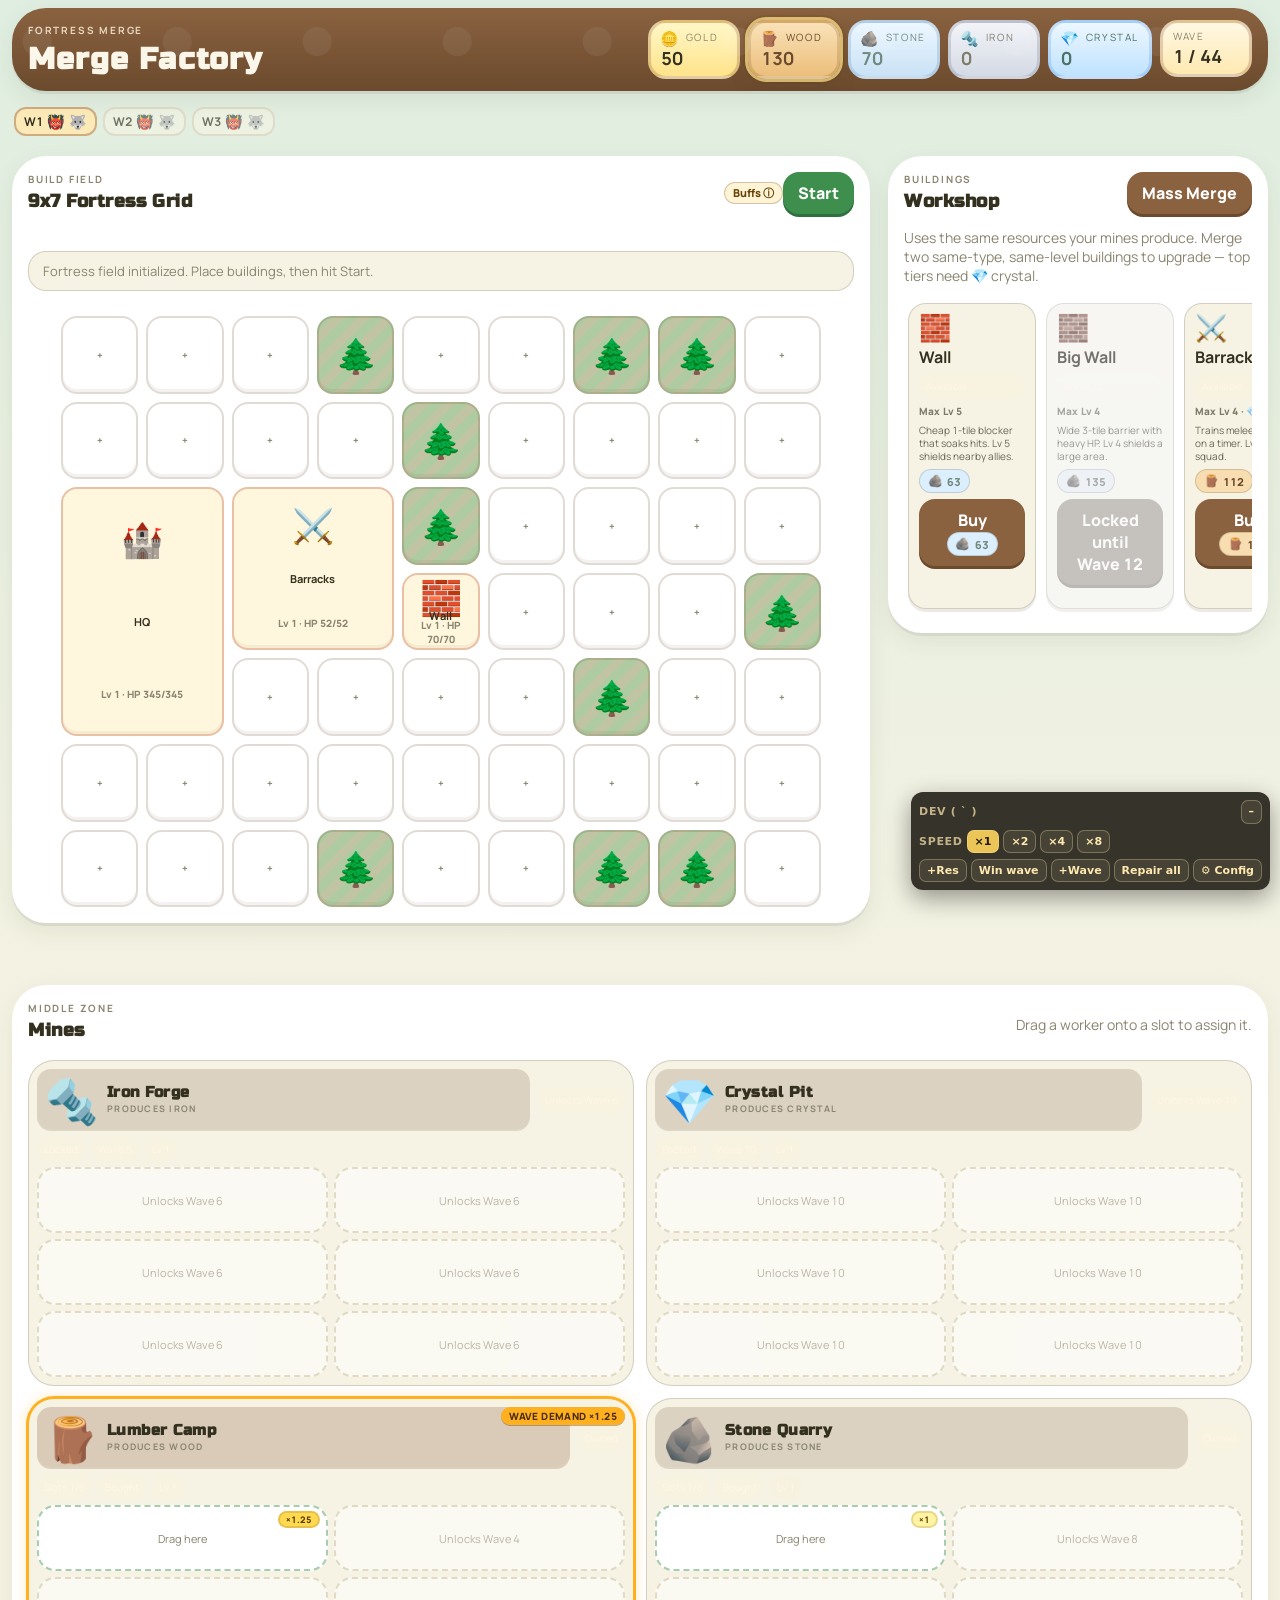
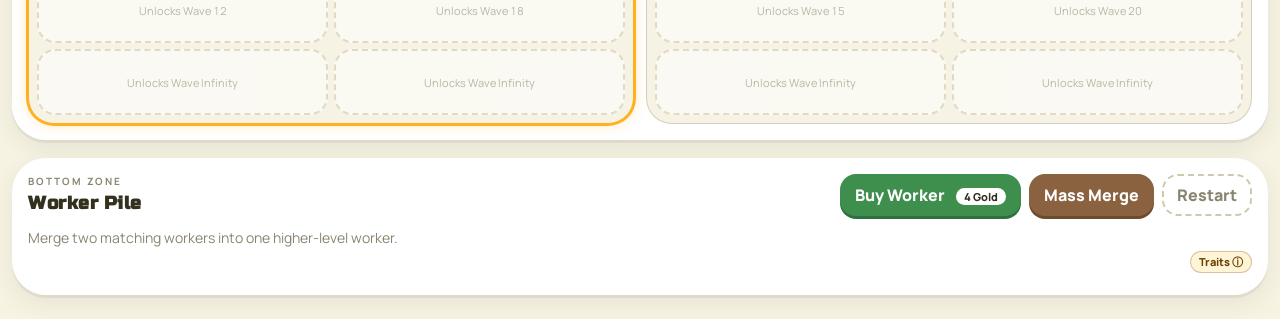
==== commit 3502180b: "merge in tray" ====
--- a/index.html
+++ b/index.html
@@ -51,14 +51,16 @@
               </div>
               <div class="fortress-actions">
                 <button id="fortressBuffsButton" class="info-chip" type="button" aria-expanded="false" aria-controls="fortressBuffsPanel">Buffs ⓘ</button>
-                <button id="fortressFightButton" class="primary-button" type="button">To Battle</button>
-                <button id="fortressGiveUpButton" class="danger-button" type="button" hidden>Give Up</button>
+                <button id="fortressFightButton" class="primary-button" type="button">Start</button>
               </div>
             </div>
             <p id="fortressMessage" class="battle-log">Clear space, place buildings, then send prepared units to battle.</p>
             <div id="bossHpBar" class="boss-hp-bar" hidden></div>
             <div id="fortressField" class="fortress-field" aria-label="Fortress build field"></div>
             <div id="unplacedTray" class="unplaced-tray" hidden></div>
+            <div id="trayActions" class="tray-actions" hidden>
+              <button id="trayMassMergeButton" class="secondary-button">Mass Merge</button>
+            </div>
           </section>
           <section class="panel fortress-shop-panel">
             <div class="panel-header">
@@ -125,8 +127,11 @@
   <div id="traitInfoPanel" class="trait-info-panel" hidden></div>
   <div id="fortressBuffsPanel" class="trait-info-panel" hidden></div>
 
-  <div id="upgradeOverlay" class="upgrade-overlay" hidden>
+  <button id="upgradeAvailableButton" class="upgrade-available-button" type="button" hidden>Reward!</button>
+
+  <div id="upgradeOverlay" class="upgrade-overlay upgrade-overlay-nonblocking" hidden>
     <section class="upgrade-card" aria-label="Choose reward">
+      <button id="upgradeCloseButton" class="upgrade-close-button" type="button" aria-label="Close">×</button>
       <p class="eyebrow">Victory Reward</p>
       <h2>Choose a Reward</h2>
       <div id="upgradeChoices" class="upgrade-choices"></div>
--- a/styles.css
+++ b/styles.css
@@ -939,41 +939,6 @@
   box-shadow: 0 3px 0 var(--panel-earth);
 }
 
-#showProductionButton {
-  position: relative;
-  overflow: visible;
-}
-
-#showProductionButton.has-rested::after {
-  content: "⚡";
-  position: absolute;
-  top: -8px;
-  right: -8px;
-  font-size: 12px;
-  line-height: 1;
-  padding: 3px 4px;
-  border-radius: 999px;
-  background: rgba(120, 200, 255, 0.95);
-  box-shadow: 0 1px 3px rgba(0, 0, 0, 0.35);
-  animation: rested-badge-pulse 1.4s ease-in-out infinite;
-}
-
-@keyframes rested-badge-pulse {
-  0%, 100% { transform: scale(1); }
-  50% { transform: scale(1.18); }
-}
-
-/* Rested workers waiting: the whole button glows so it's hard to miss, not just the corner badge. */
-#showProductionButton.has-rested {
-  background: linear-gradient(180deg, #3f86b8, var(--panel-wood));
-  animation: production-cta-pulse 1.3s ease-in-out infinite;
-}
-
-@keyframes production-cta-pulse {
-  0%, 100% { box-shadow: 0 3px 0 var(--panel-earth), 0 0 0 0 rgba(120, 200, 255, 0); }
-  50% { box-shadow: 0 3px 0 var(--panel-earth), 0 0 16px 4px rgba(120, 200, 255, 0.85); }
-}
-
 .mine-card[data-resource-key="ore"] .secondary-button,
 .mine-card[data-resource-key="wood"] .secondary-button,
 .mine-card[data-resource-key="crystal"] .secondary-button,
@@ -1120,22 +1085,6 @@
 
 .unit-card.is-hit .unit-icon {
   animation: hit-flash 90ms ease;
-}
-
-.unit-card.is-shifted .unit-icon {
-  filter: drop-shadow(0 5px 0 rgba(76, 42, 19, 0.12)) drop-shadow(0 0 10px rgba(255, 205, 69, 0.7));
-}
-
-/* The mine SLOT glows gold while its worker is on Shift — draws the eye to where resources pour in. */
-.slot.slot-shifting {
-  box-shadow: inset 0 0 0 2px rgba(255, 205, 69, 0.9), 0 0 12px 2px rgba(255, 205, 69, 0.55);
-  background: radial-gradient(circle at 50% 40%, rgba(255, 224, 130, 0.35), transparent 70%);
-  animation: slot-shift-glow 1s ease-in-out infinite;
-}
-
-@keyframes slot-shift-glow {
-  0%, 100% { box-shadow: inset 0 0 0 2px rgba(255, 205, 69, 0.7), 0 0 8px 1px rgba(255, 205, 69, 0.4); }
-  50% { box-shadow: inset 0 0 0 2px rgba(255, 214, 90, 1), 0 0 18px 4px rgba(255, 205, 69, 0.8); }
 }
 
 .unit-badges {
@@ -1412,65 +1361,6 @@
   background: linear-gradient(90deg, #f4f6f9 0%, #a8b1c0 100%);
 }
 
-.shift-toggle {
-  width: 100%;
-  margin-top: 4px;
-  padding: 4px 6px;
-  border-radius: 999px;
-  background: rgba(255, 248, 229, 0.94);
-  border: 2px solid rgba(114, 63, 28, 0.16);
-  color: var(--text);
-  font-size: 9px;
-  font-weight: 900;
-  line-height: 1;
-}
-
-.shift-toggle.is-committed {
-  background: #ffe38b;
-  border-color: rgba(115, 63, 28, 0.3);
-}
-
-.shift-toggle:disabled {
-  opacity: 0.72;
-  cursor: not-allowed;
-}
-
-.unit-status-badge {
-  display: inline-flex;
-  align-items: center;
-  justify-content: center;
-  min-width: 20px;
-  min-height: 18px;
-  padding: 1px 4px;
-  border-radius: 999px;
-  border: 1px solid rgba(76, 42, 19, 0.14);
-  font-size: 11px;
-  line-height: 1;
-}
-
-.unit-status-badge.is-rested { background: #fff2b8; }
-.unit-status-badge.is-shift { background: #ffcd45; }
-.unit-status-badge.is-depleted { background: rgba(150, 150, 150, 0.22); opacity: 0.7; }
-
-.unit-card.is-rested .unit-icon-main {
-  filter: drop-shadow(0 0 4px rgba(255, 205, 69, 0.6));
-}
-
-.compact-card .unit-status-badge {
-  min-width: 14px;
-  min-height: 14px;
-  padding: 0 2px;
-  font-size: 8px;
-}
-
-@media (max-width: 640px) {
-  .compact-card .unit-status-badge {
-    min-width: 12px;
-    min-height: 12px;
-    font-size: 7px;
-  }
-}
-
 .unit-traits {
   display: flex;
   flex-wrap: wrap;
@@ -1514,13 +1404,6 @@
     padding: 0 4px;
     font-size: 8px;
     border-width: 1px;
-  }
-  .compact-card .unit-status-badge {
-    position: absolute;
-    top: 2px;
-    left: 50%;
-    transform: translateX(-50%);
-    z-index: 3;
   }
   .compact-card .compact-traits {
     position: absolute;
@@ -1654,14 +1537,6 @@
   color: #6a4207;
 }
 
-.resource-tick.is-shift {
-  font-size: 16px;
-  color: #0b4a6a;
-  text-shadow:
-    0 0 5px rgba(120, 200, 255, 0.95),
-    0 0 10px rgba(120, 200, 255, 0.7),
-    0 1px 0 rgba(255, 255, 255, 0.9);
-}
 
 @keyframes resource-tick-pop {
   0% {
@@ -1718,6 +1593,86 @@
   padding: 18px;
   background: rgba(43, 30, 20, 0.58);
   backdrop-filter: blur(6px);
+}
+
+/* Stage 3: non-blocking variant — the game keeps ticking behind. The overlay's own backdrop still
+   catches outside-clicks to defer the choice, but pointer-events fall through to the field around
+   the card by keeping the backdrop lighter and letting pointer-events on the card handle picks. */
+.upgrade-overlay-nonblocking {
+  background: rgba(43, 30, 20, 0.25);
+  backdrop-filter: none;
+  pointer-events: none;
+}
+
+.upgrade-overlay-nonblocking .upgrade-card {
+  pointer-events: auto;
+}
+
+.upgrade-close-button {
+  position: absolute;
+  top: 10px;
+  right: 12px;
+  width: 34px;
+  height: 34px;
+  border: none;
+  border-radius: 50%;
+  background: rgba(114, 63, 28, 0.22);
+  color: var(--text, #2b1e14);
+  font-size: 22px;
+  line-height: 1;
+  cursor: pointer;
+}
+.upgrade-close-button:hover {
+  background: rgba(114, 63, 28, 0.38);
+}
+
+.upgrade-card {
+  position: relative;
+}
+
+/* Stage 3: pulsing "reward available" button — floats near the top-right of the fortress field on
+   desktop, docks to the top center on mobile. z-index below the overlay so an open modal covers it. */
+.upgrade-available-button {
+  position: fixed;
+  top: 88px;
+  right: 22px;
+  z-index: 70;
+  padding: 10px 18px;
+  border: none;
+  border-radius: 999px;
+  background: linear-gradient(180deg, #ffdc6a 0%, #f2a133 100%);
+  color: #402812;
+  font-family: inherit;
+  font-weight: 700;
+  font-size: 15px;
+  letter-spacing: 0.02em;
+  cursor: pointer;
+  box-shadow: 0 6px 20px rgba(242, 161, 51, 0.55), 0 0 0 0 rgba(255, 210, 90, 0.75);
+  animation: upgradeAvailablePulse 1.4s ease-in-out infinite;
+}
+
+.upgrade-available-button[hidden] {
+  display: none;
+}
+
+@keyframes upgradeAvailablePulse {
+  0%, 100% {
+    transform: scale(1);
+    box-shadow: 0 6px 20px rgba(242, 161, 51, 0.55), 0 0 0 0 rgba(255, 210, 90, 0.75);
+  }
+  50% {
+    transform: scale(1.06);
+    box-shadow: 0 8px 26px rgba(242, 161, 51, 0.8), 0 0 0 12px rgba(255, 210, 90, 0);
+  }
+}
+
+@media (max-width: 480px) {
+  .upgrade-available-button {
+    top: 74px;
+    right: 12px;
+    padding: 8px 14px;
+    font-size: 13px;
+  }
 }
 
 .upgrade-overlay[hidden] {
@@ -2422,30 +2377,12 @@
   justify-self: center;
 }
 
-.fortress-battle-active .fortress-shop-panel {
-  display: none;
-}
-
-.fortress-battle-active .fortress-layout {
-  grid-template-columns: minmax(0, 1fr);
-}
-
 .fortress-battle-active .fortress-panel {
   min-height: calc(100dvh - 72px);
   /* The panel is a grid; with the battle min-height its auto rows would STRETCH to fill, ballooning
      the battle-log and field rows and spraying big vertical gaps between them. Pack rows to the top
      at their natural height instead — any leftover space collects harmlessly below the field. */
   align-content: start;
-}
-
-/* During battle the action row stays visible ONLY for Give Up — other controls (Buffs, To Battle)
-   are hidden so the field keeps its room. */
-.fortress-battle-active .fortress-actions {
-  display: flex;
-}
-
-.fortress-battle-active .fortress-actions > *:not(#fortressGiveUpButton) {
-  display: none;
 }
 
 .fortress-field.is-battle-active {
@@ -2477,6 +2414,16 @@
 }
 
 .fortress-field.is-battle-active .fortress-tile.is-building {
+  pointer-events: auto;
+}
+
+/* Move-target tiles must stay clickable during battle too — Move/Demolish/Repair are no longer
+   gated by battle.active, so the player needs to be able to tap the destination tile while a wave
+   is in progress (e.g. relocating a building that is currently being attacked). Obstacles keep
+   their popover during battle as well, so players can clear the tile (e.g. to free up placement). */
+.fortress-field.is-battle-active .fortress-tile.is-valid-target,
+.fortress-field.is-battle-active .fortress-tile.is-invalid-target,
+.fortress-field.is-battle-active .fortress-tile.is-obstacle {
   pointer-events: auto;
 }
 
@@ -2693,27 +2640,6 @@
   opacity: 0.85;
 }
 
-.worker-popover-shift {
-  padding: 5px 8px;
-  border-radius: 8px;
-  background: rgba(120, 120, 120, 0.14);
-  border: 1px solid rgba(115, 63, 28, 0.18);
-  font-size: 11px;
-  font-weight: 600;
-  text-align: center;
-  opacity: 0.85;
-}
-
-.worker-popover-shift.is-rested {
-  background: rgba(120, 200, 255, 0.18);
-  opacity: 1;
-}
-
-.worker-popover-shift.is-shifted {
-  background: rgba(255, 205, 69, 0.22);
-  opacity: 1;
-}
-
 @keyframes pending-capstone-pulse {
   0%, 100% {
     box-shadow: 0 8px 0 rgba(125, 76, 25, 0.12);
@@ -3197,6 +3123,23 @@
   box-shadow: 0 0 0 3px rgba(242, 178, 76, 0.35);
 }
 
+.unplaced-token.is-merge-target {
+  border-style: solid;
+  border-color: var(--accent, #5cb85c);
+  animation: none;
+  box-shadow: 0 0 0 3px rgba(92, 184, 92, 0.35);
+}
+
+.tray-actions {
+  display: flex;
+  gap: 8px;
+  padding: 4px 0;
+}
+
+.tray-actions[hidden] {
+  display: none;
+}
+
 @keyframes unplaced-token-pulse {
   0%,
   100% {
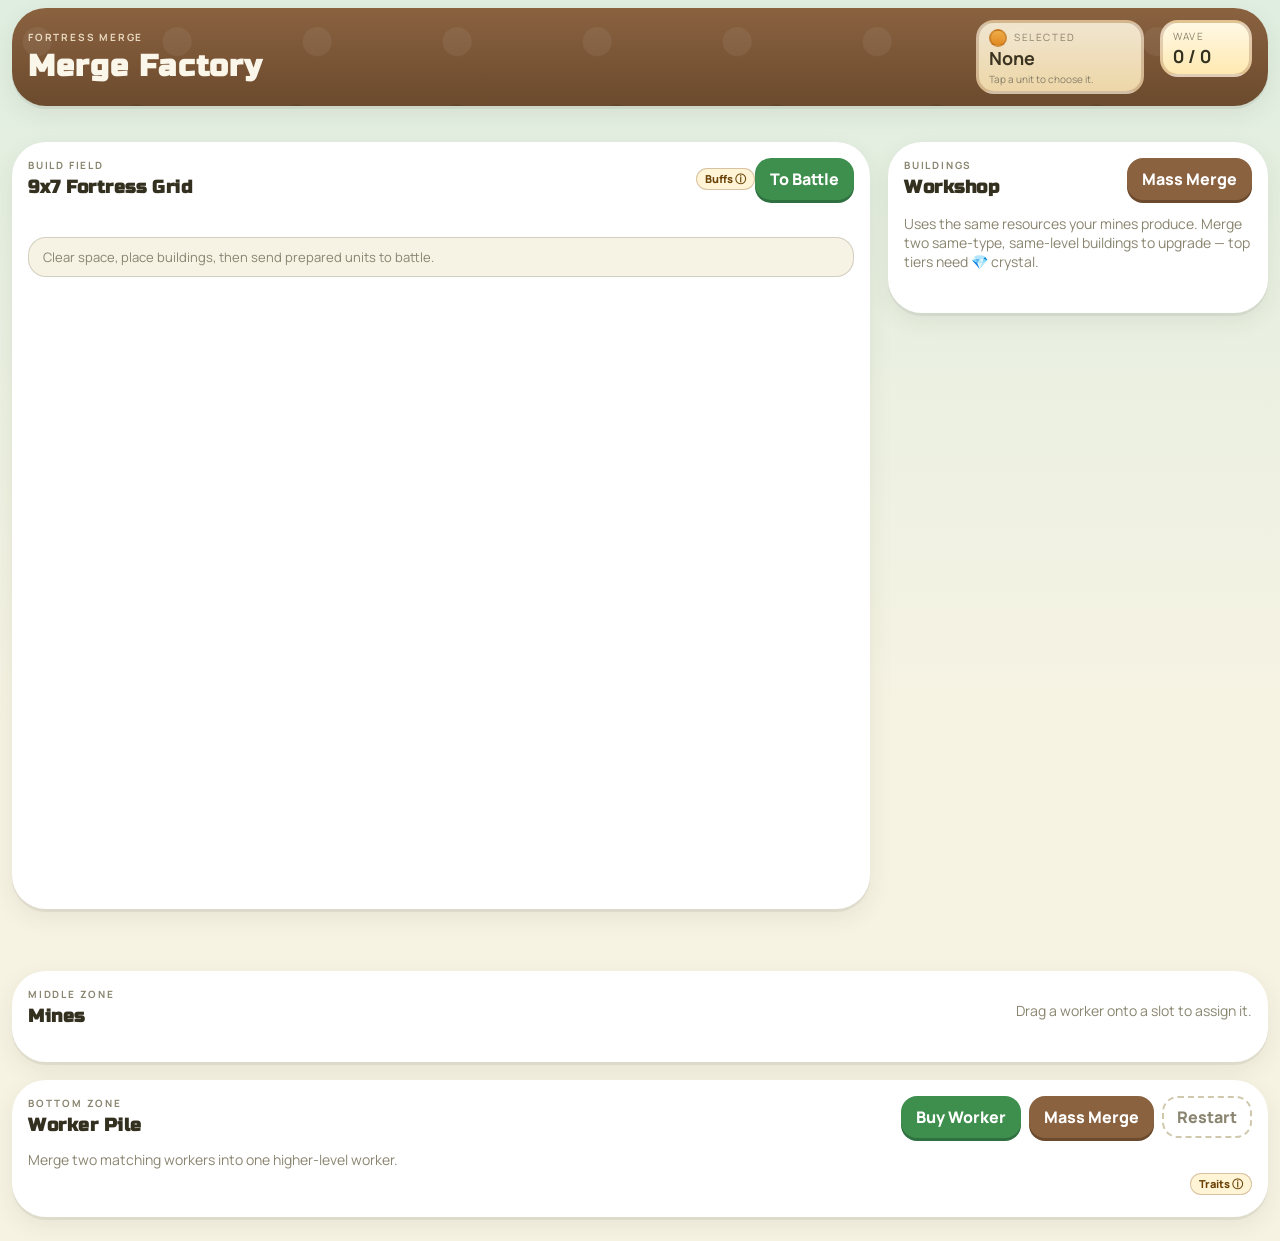
==== commit a7a6bf54: "feat: tray drag-and-drop merge + Mass Merge includes unplaced buildings - mergeFortressBuildings: ta" ====
--- a/index.html
+++ b/index.html
@@ -51,7 +51,8 @@
               </div>
               <div class="fortress-actions">
                 <button id="fortressBuffsButton" class="info-chip" type="button" aria-expanded="false" aria-controls="fortressBuffsPanel">Buffs ⓘ</button>
-                <button id="fortressFightButton" class="primary-button" type="button">Start</button>
+                <button id="fortressFightButton" class="primary-button" type="button">To Battle</button>
+                <button id="fortressGiveUpButton" class="danger-button" type="button" hidden>Give Up</button>
               </div>
             </div>
             <p id="fortressMessage" class="battle-log">Clear space, place buildings, then send prepared units to battle.</p>
@@ -127,11 +128,8 @@
   <div id="traitInfoPanel" class="trait-info-panel" hidden></div>
   <div id="fortressBuffsPanel" class="trait-info-panel" hidden></div>
 
-  <button id="upgradeAvailableButton" class="upgrade-available-button" type="button" hidden>Reward!</button>
-
-  <div id="upgradeOverlay" class="upgrade-overlay upgrade-overlay-nonblocking" hidden>
+  <div id="upgradeOverlay" class="upgrade-overlay" hidden>
     <section class="upgrade-card" aria-label="Choose reward">
-      <button id="upgradeCloseButton" class="upgrade-close-button" type="button" aria-label="Close">×</button>
       <p class="eyebrow">Victory Reward</p>
       <h2>Choose a Reward</h2>
       <div id="upgradeChoices" class="upgrade-choices"></div>
--- a/styles.css
+++ b/styles.css
@@ -939,6 +939,41 @@
   box-shadow: 0 3px 0 var(--panel-earth);
 }
 
+#showProductionButton {
+  position: relative;
+  overflow: visible;
+}
+
+#showProductionButton.has-rested::after {
+  content: "⚡";
+  position: absolute;
+  top: -8px;
+  right: -8px;
+  font-size: 12px;
+  line-height: 1;
+  padding: 3px 4px;
+  border-radius: 999px;
+  background: rgba(120, 200, 255, 0.95);
+  box-shadow: 0 1px 3px rgba(0, 0, 0, 0.35);
+  animation: rested-badge-pulse 1.4s ease-in-out infinite;
+}
+
+@keyframes rested-badge-pulse {
+  0%, 100% { transform: scale(1); }
+  50% { transform: scale(1.18); }
+}
+
+/* Rested workers waiting: the whole button glows so it's hard to miss, not just the corner badge. */
+#showProductionButton.has-rested {
+  background: linear-gradient(180deg, #3f86b8, var(--panel-wood));
+  animation: production-cta-pulse 1.3s ease-in-out infinite;
+}
+
+@keyframes production-cta-pulse {
+  0%, 100% { box-shadow: 0 3px 0 var(--panel-earth), 0 0 0 0 rgba(120, 200, 255, 0); }
+  50% { box-shadow: 0 3px 0 var(--panel-earth), 0 0 16px 4px rgba(120, 200, 255, 0.85); }
+}
+
 .mine-card[data-resource-key="ore"] .secondary-button,
 .mine-card[data-resource-key="wood"] .secondary-button,
 .mine-card[data-resource-key="crystal"] .secondary-button,
@@ -1085,6 +1120,22 @@
 
 .unit-card.is-hit .unit-icon {
   animation: hit-flash 90ms ease;
+}
+
+.unit-card.is-shifted .unit-icon {
+  filter: drop-shadow(0 5px 0 rgba(76, 42, 19, 0.12)) drop-shadow(0 0 10px rgba(255, 205, 69, 0.7));
+}
+
+/* The mine SLOT glows gold while its worker is on Shift — draws the eye to where resources pour in. */
+.slot.slot-shifting {
+  box-shadow: inset 0 0 0 2px rgba(255, 205, 69, 0.9), 0 0 12px 2px rgba(255, 205, 69, 0.55);
+  background: radial-gradient(circle at 50% 40%, rgba(255, 224, 130, 0.35), transparent 70%);
+  animation: slot-shift-glow 1s ease-in-out infinite;
+}
+
+@keyframes slot-shift-glow {
+  0%, 100% { box-shadow: inset 0 0 0 2px rgba(255, 205, 69, 0.7), 0 0 8px 1px rgba(255, 205, 69, 0.4); }
+  50% { box-shadow: inset 0 0 0 2px rgba(255, 214, 90, 1), 0 0 18px 4px rgba(255, 205, 69, 0.8); }
 }
 
 .unit-badges {
@@ -1361,6 +1412,65 @@
   background: linear-gradient(90deg, #f4f6f9 0%, #a8b1c0 100%);
 }
 
+.shift-toggle {
+  width: 100%;
+  margin-top: 4px;
+  padding: 4px 6px;
+  border-radius: 999px;
+  background: rgba(255, 248, 229, 0.94);
+  border: 2px solid rgba(114, 63, 28, 0.16);
+  color: var(--text);
+  font-size: 9px;
+  font-weight: 900;
+  line-height: 1;
+}
+
+.shift-toggle.is-committed {
+  background: #ffe38b;
+  border-color: rgba(115, 63, 28, 0.3);
+}
+
+.shift-toggle:disabled {
+  opacity: 0.72;
+  cursor: not-allowed;
+}
+
+.unit-status-badge {
+  display: inline-flex;
+  align-items: center;
+  justify-content: center;
+  min-width: 20px;
+  min-height: 18px;
+  padding: 1px 4px;
+  border-radius: 999px;
+  border: 1px solid rgba(76, 42, 19, 0.14);
+  font-size: 11px;
+  line-height: 1;
+}
+
+.unit-status-badge.is-rested { background: #fff2b8; }
+.unit-status-badge.is-shift { background: #ffcd45; }
+.unit-status-badge.is-depleted { background: rgba(150, 150, 150, 0.22); opacity: 0.7; }
+
+.unit-card.is-rested .unit-icon-main {
+  filter: drop-shadow(0 0 4px rgba(255, 205, 69, 0.6));
+}
+
+.compact-card .unit-status-badge {
+  min-width: 14px;
+  min-height: 14px;
+  padding: 0 2px;
+  font-size: 8px;
+}
+
+@media (max-width: 640px) {
+  .compact-card .unit-status-badge {
+    min-width: 12px;
+    min-height: 12px;
+    font-size: 7px;
+  }
+}
+
 .unit-traits {
   display: flex;
   flex-wrap: wrap;
@@ -1404,6 +1514,13 @@
     padding: 0 4px;
     font-size: 8px;
     border-width: 1px;
+  }
+  .compact-card .unit-status-badge {
+    position: absolute;
+    top: 2px;
+    left: 50%;
+    transform: translateX(-50%);
+    z-index: 3;
   }
   .compact-card .compact-traits {
     position: absolute;
@@ -1537,6 +1654,14 @@
   color: #6a4207;
 }
 
+.resource-tick.is-shift {
+  font-size: 16px;
+  color: #0b4a6a;
+  text-shadow:
+    0 0 5px rgba(120, 200, 255, 0.95),
+    0 0 10px rgba(120, 200, 255, 0.7),
+    0 1px 0 rgba(255, 255, 255, 0.9);
+}
 
 @keyframes resource-tick-pop {
   0% {
@@ -1593,86 +1718,6 @@
   padding: 18px;
   background: rgba(43, 30, 20, 0.58);
   backdrop-filter: blur(6px);
-}
-
-/* Stage 3: non-blocking variant — the game keeps ticking behind. The overlay's own backdrop still
-   catches outside-clicks to defer the choice, but pointer-events fall through to the field around
-   the card by keeping the backdrop lighter and letting pointer-events on the card handle picks. */
-.upgrade-overlay-nonblocking {
-  background: rgba(43, 30, 20, 0.25);
-  backdrop-filter: none;
-  pointer-events: none;
-}
-
-.upgrade-overlay-nonblocking .upgrade-card {
-  pointer-events: auto;
-}
-
-.upgrade-close-button {
-  position: absolute;
-  top: 10px;
-  right: 12px;
-  width: 34px;
-  height: 34px;
-  border: none;
-  border-radius: 50%;
-  background: rgba(114, 63, 28, 0.22);
-  color: var(--text, #2b1e14);
-  font-size: 22px;
-  line-height: 1;
-  cursor: pointer;
-}
-.upgrade-close-button:hover {
-  background: rgba(114, 63, 28, 0.38);
-}
-
-.upgrade-card {
-  position: relative;
-}
-
-/* Stage 3: pulsing "reward available" button — floats near the top-right of the fortress field on
-   desktop, docks to the top center on mobile. z-index below the overlay so an open modal covers it. */
-.upgrade-available-button {
-  position: fixed;
-  top: 88px;
-  right: 22px;
-  z-index: 70;
-  padding: 10px 18px;
-  border: none;
-  border-radius: 999px;
-  background: linear-gradient(180deg, #ffdc6a 0%, #f2a133 100%);
-  color: #402812;
-  font-family: inherit;
-  font-weight: 700;
-  font-size: 15px;
-  letter-spacing: 0.02em;
-  cursor: pointer;
-  box-shadow: 0 6px 20px rgba(242, 161, 51, 0.55), 0 0 0 0 rgba(255, 210, 90, 0.75);
-  animation: upgradeAvailablePulse 1.4s ease-in-out infinite;
-}
-
-.upgrade-available-button[hidden] {
-  display: none;
-}
-
-@keyframes upgradeAvailablePulse {
-  0%, 100% {
-    transform: scale(1);
-    box-shadow: 0 6px 20px rgba(242, 161, 51, 0.55), 0 0 0 0 rgba(255, 210, 90, 0.75);
-  }
-  50% {
-    transform: scale(1.06);
-    box-shadow: 0 8px 26px rgba(242, 161, 51, 0.8), 0 0 0 12px rgba(255, 210, 90, 0);
-  }
-}
-
-@media (max-width: 480px) {
-  .upgrade-available-button {
-    top: 74px;
-    right: 12px;
-    padding: 8px 14px;
-    font-size: 13px;
-  }
 }
 
 .upgrade-overlay[hidden] {
@@ -2377,12 +2422,30 @@
   justify-self: center;
 }
 
+.fortress-battle-active .fortress-shop-panel {
+  display: none;
+}
+
+.fortress-battle-active .fortress-layout {
+  grid-template-columns: minmax(0, 1fr);
+}
+
 .fortress-battle-active .fortress-panel {
   min-height: calc(100dvh - 72px);
   /* The panel is a grid; with the battle min-height its auto rows would STRETCH to fill, ballooning
      the battle-log and field rows and spraying big vertical gaps between them. Pack rows to the top
      at their natural height instead — any leftover space collects harmlessly below the field. */
   align-content: start;
+}
+
+/* During battle the action row stays visible ONLY for Give Up — other controls (Buffs, To Battle)
+   are hidden so the field keeps its room. */
+.fortress-battle-active .fortress-actions {
+  display: flex;
+}
+
+.fortress-battle-active .fortress-actions > *:not(#fortressGiveUpButton) {
+  display: none;
 }
 
 .fortress-field.is-battle-active {
@@ -2414,16 +2477,6 @@
 }
 
 .fortress-field.is-battle-active .fortress-tile.is-building {
-  pointer-events: auto;
-}
-
-/* Move-target tiles must stay clickable during battle too — Move/Demolish/Repair are no longer
-   gated by battle.active, so the player needs to be able to tap the destination tile while a wave
-   is in progress (e.g. relocating a building that is currently being attacked). Obstacles keep
-   their popover during battle as well, so players can clear the tile (e.g. to free up placement). */
-.fortress-field.is-battle-active .fortress-tile.is-valid-target,
-.fortress-field.is-battle-active .fortress-tile.is-invalid-target,
-.fortress-field.is-battle-active .fortress-tile.is-obstacle {
   pointer-events: auto;
 }
 
@@ -2640,6 +2693,27 @@
   opacity: 0.85;
 }
 
+.worker-popover-shift {
+  padding: 5px 8px;
+  border-radius: 8px;
+  background: rgba(120, 120, 120, 0.14);
+  border: 1px solid rgba(115, 63, 28, 0.18);
+  font-size: 11px;
+  font-weight: 600;
+  text-align: center;
+  opacity: 0.85;
+}
+
+.worker-popover-shift.is-rested {
+  background: rgba(120, 200, 255, 0.18);
+  opacity: 1;
+}
+
+.worker-popover-shift.is-shifted {
+  background: rgba(255, 205, 69, 0.22);
+  opacity: 1;
+}
+
 @keyframes pending-capstone-pulse {
   0%, 100% {
     box-shadow: 0 8px 0 rgba(125, 76, 25, 0.12);
@@ -3123,13 +3197,6 @@
   box-shadow: 0 0 0 3px rgba(242, 178, 76, 0.35);
 }
 
-.unplaced-token.is-merge-target {
-  border-style: solid;
-  border-color: var(--accent, #5cb85c);
-  animation: none;
-  box-shadow: 0 0 0 3px rgba(92, 184, 92, 0.35);
-}
-
 .tray-actions {
   display: flex;
   gap: 8px;
